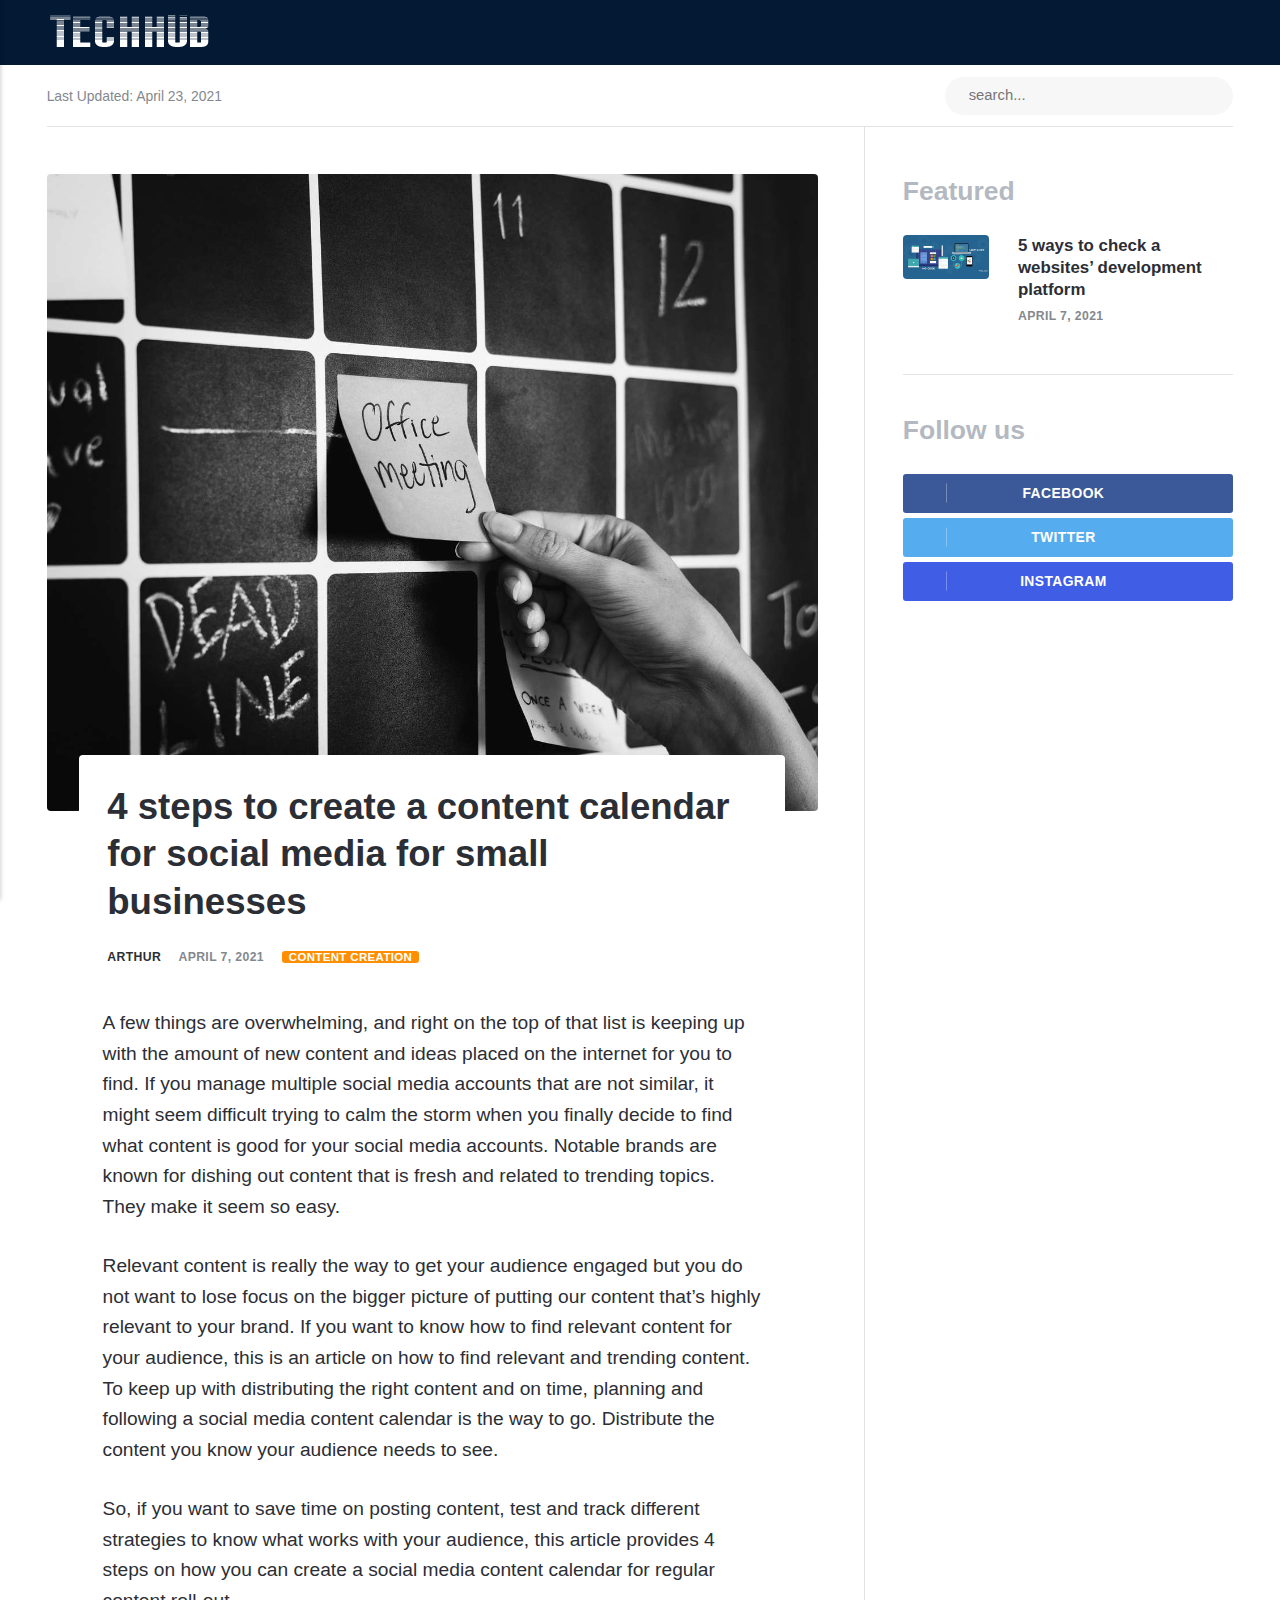
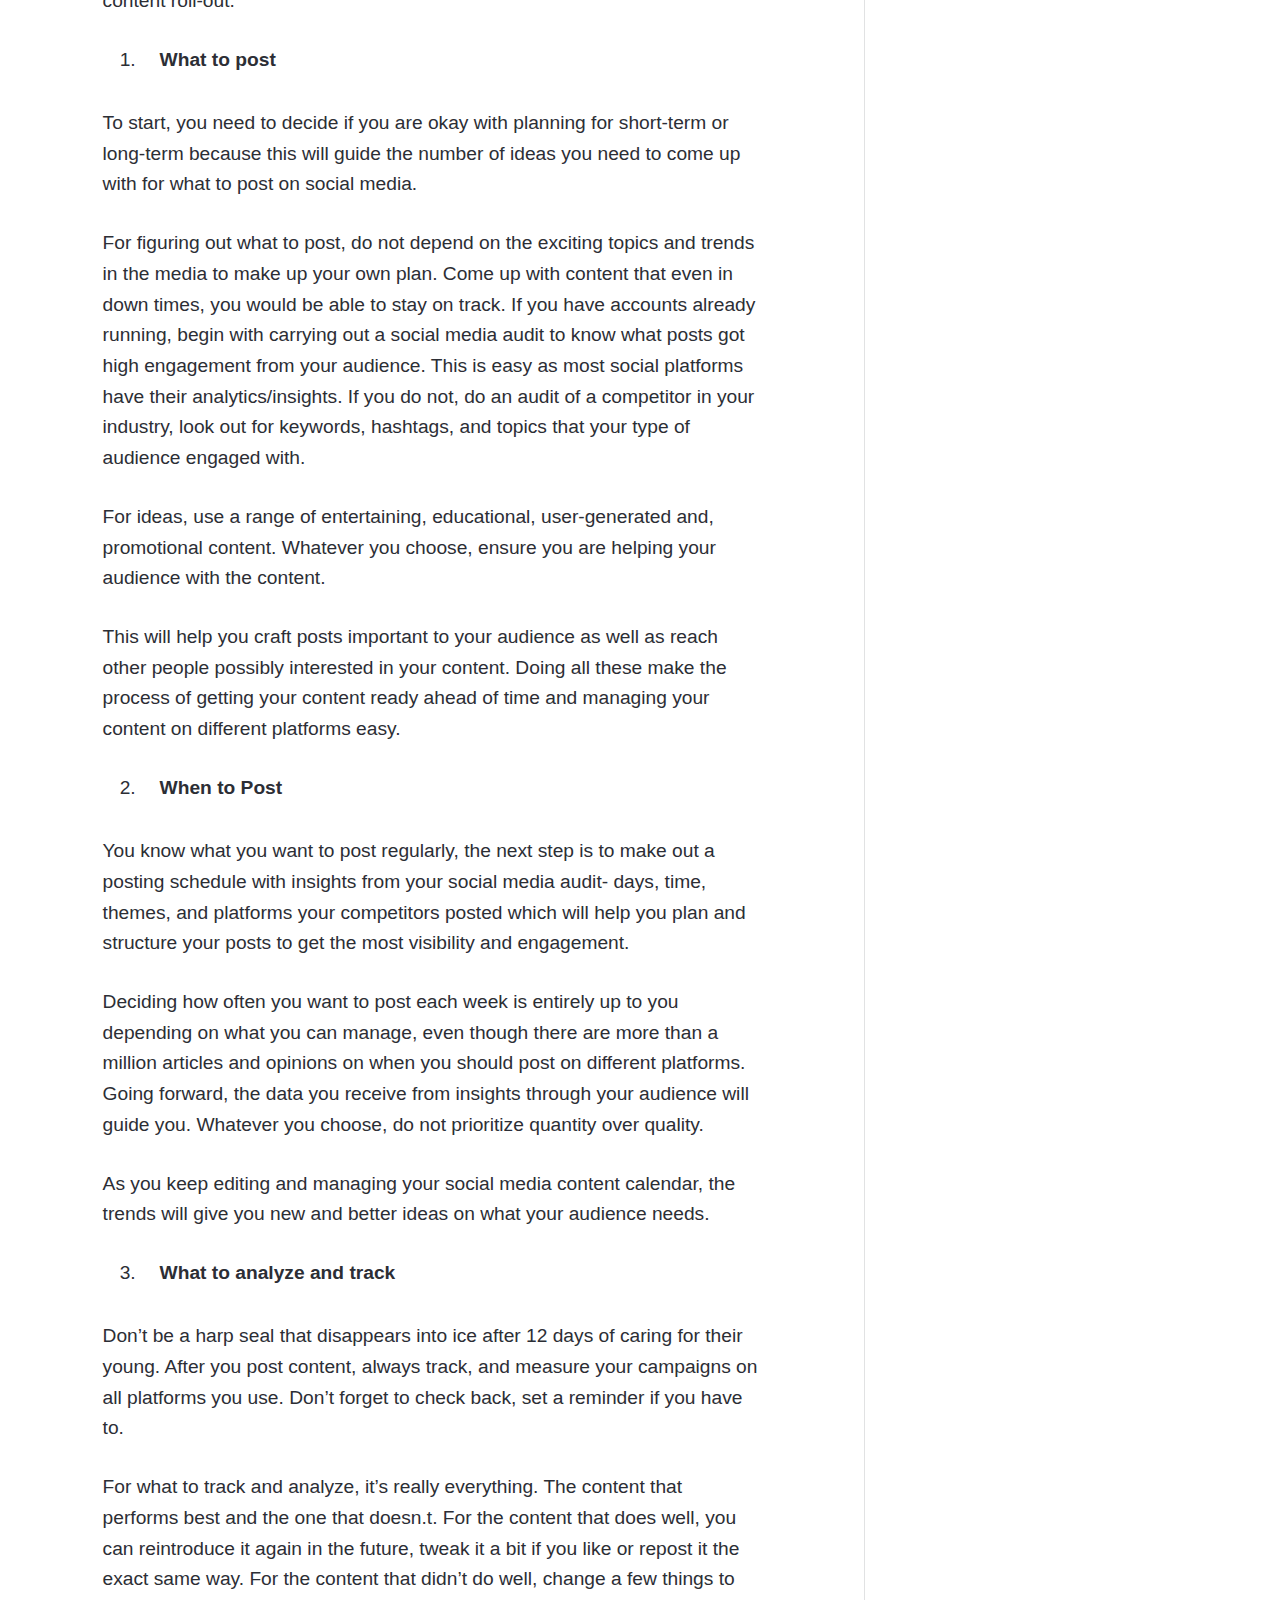
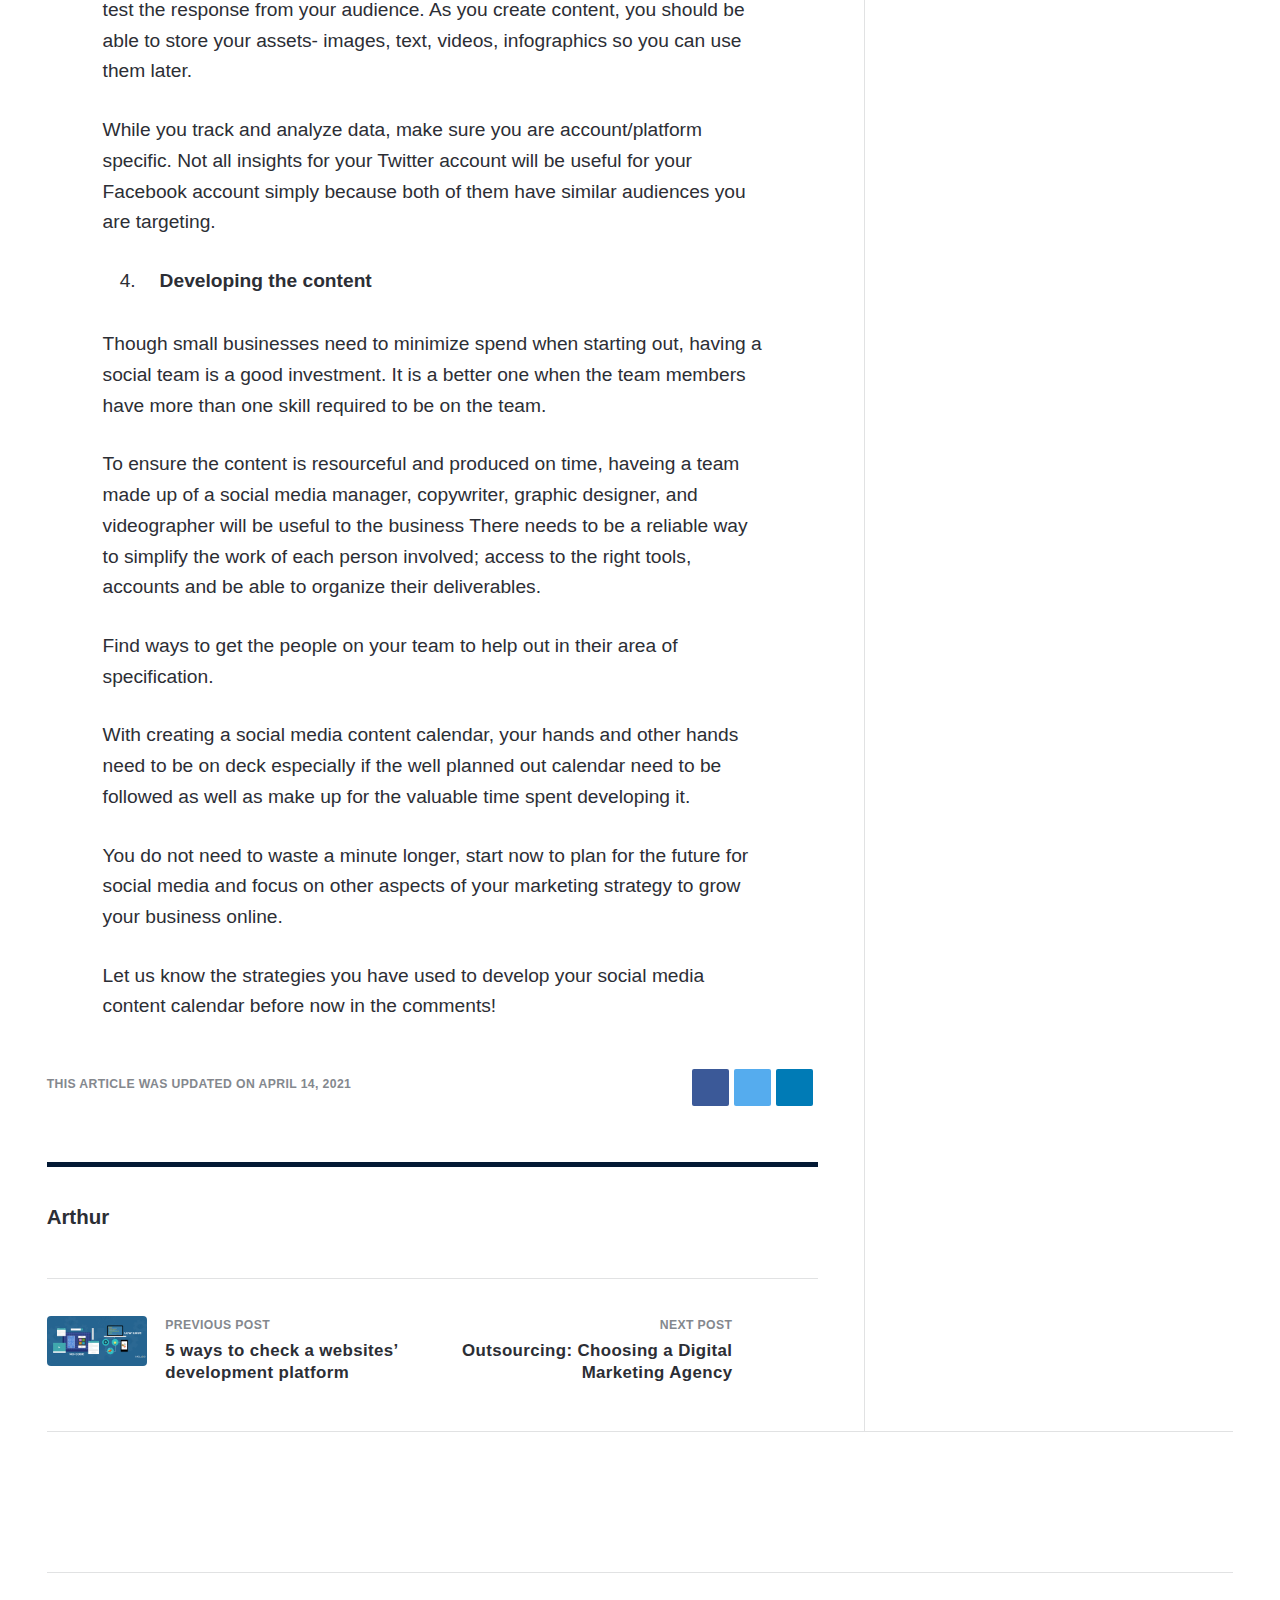
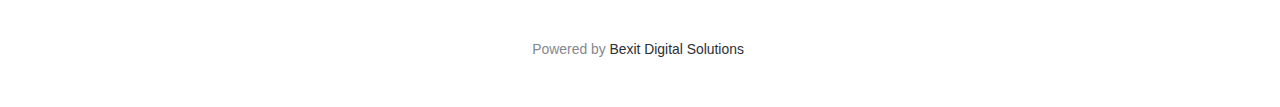
==== blue-dot-raises-dollar32m-for-ai-that-helps-businesses-manage-their-tax-accounting/index.html @ a22c1cbc "Updated from Publii" ====
<!DOCTYPE html><html lang="en"><head><meta charset="utf-8"><meta http-equiv="X-UA-Compatible" content="IE=edge"><meta name="viewport" content="width=device-width,initial-scale=1"><title>4 steps to create a content calendar for social media for small businesses - Techhub</title><meta name="description" content="A few things are overwhelming, and right on the top of that list is keeping up with the amount of new content and ideas placed on the internet for you to find. If you manage multiple social media accounts that are not similar, it might&hellip;"><meta name="generator" content="Publii Open-Source CMS for Static Site"><link rel="canonical" href="https://md-x.github.io/Blog-pages/blue-dot-raises-dollar32m-for-ai-that-helps-businesses-manage-their-tax-accounting/"><link rel="alternate" type="application/atom+xml" href="https://md-x.github.io/Blog-pages/feed.xml"><link rel="alternate" type="application/json" href="https://md-x.github.io/Blog-pages/feed.json"><meta property="og:title" content="4 steps to create a content calendar for social media for small businesses"><meta property="og:image" content="https://md-x.github.io/Blog-pages/media/posts/3/closeup-hand-pulling-sticky-note.jpg"><meta property="og:site_name" content="Techhub"><meta property="og:description" content="A few things are overwhelming, and right on the top of that list is keeping up with the amount of new content and ideas placed on the internet for you to find. If you manage multiple social media accounts that are not similar, it might&hellip;"><meta property="og:url" content="https://md-x.github.io/Blog-pages/blue-dot-raises-dollar32m-for-ai-that-helps-businesses-manage-their-tax-accounting/"><meta property="og:type" content="article"><link rel="shortcut icon" href="https://md-x.github.io/Blog-pages/media/website/Artboard-8.png" type="image/x-icon"><style>:root{--body-font:-apple-system,BlinkMacSystemFont,"Segoe UI",Roboto,Oxygen,Ubuntu,Cantarell,"Fira Sans","Droid Sans","Helvetica Neue",Arial,sans-serif,"Apple Color Emoji","Segoe UI Emoji","Segoe UI Symbol";--heading-font:var(--body-font);--post-entry-font:var(--body-font);--logo-font:var(--body-font);--menu-font:var(--body-font)}</style><link rel="stylesheet" href="https://md-x.github.io/Blog-pages/assets/css/style.css?v=61a31376a10f6f61aa3169909b718af6"><script type="application/ld+json">{"@context":"http://schema.org","@type":"Article","mainEntityOfPage":{"@type":"WebPage","@id":"https://md-x.github.io/Blog-pages/blue-dot-raises-dollar32m-for-ai-that-helps-businesses-manage-their-tax-accounting/"},"headline":"4 steps to create a content calendar for social media for small businesses","datePublished":"2021-04-07T12:31","dateModified":"2021-04-14T16:23","image":{"@type":"ImageObject","url":"https://md-x.github.io/Blog-pages/media/posts/3/closeup-hand-pulling-sticky-note.jpg","height":4010,"width":4857},"description":"A few things are overwhelming, and right on the top of that list is keeping up with the amount of new content and ideas placed on the internet for you to find. If you manage multiple social media accounts that are not similar, it might&hellip;","author":{"@type":"Person","name":"Arthur"},"publisher":{"@type":"Organization","name":"Arthur","logo":{"@type":"ImageObject","url":"https://md-x.github.io/Blog-pages/media/website/Artboard-3-2.png","height":47,"width":168}}}</script></head><body><header class="topbar" id="js-header"><div class="topbar__inner"><a class="logo" href="https://md-x.github.io/Blog-pages/"><img src="https://md-x.github.io/Blog-pages/media/website/Artboard-3-2.png" alt="Techhub"></a><nav class="navbar"><button class="navbar__toggle" aria-label="Menu" aria-haspopup="true" aria-expanded="false"><span class="navbar__toggle-box"><span class="navbar__toggle-inner">Menu</span></span></button><ul class="navbar__menu"></ul></nav></div></header><div class="content"><div class="infobar"><div class="infobar__update">Last Updated: <time datetime="2021-04-23T13:49">April 23, 2021</time></div><div class="infobar__search"><form action="https://md-x.github.io/Blog-pages/search.html"><input type="search" name="q" placeholder="search..." aria-label="Search input"> <button type="submit" aria-label="Submit"><svg role="presentation" focusable="false" width="15px" height="14px"><use xlink:href="https://md-x.github.io/Blog-pages/assets/svg/svg-map.svg#search"/></svg></button></form></div></div><main class="main"><article class="post"><figure class="post__featured-image"><img src="https://md-x.github.io/Blog-pages/media/posts/3/closeup-hand-pulling-sticky-note.jpg" srcset="https://md-x.github.io/Blog-pages/media/posts/3/responsive/closeup-hand-pulling-sticky-note-xs.jpg 300w, https://md-x.github.io/Blog-pages/media/posts/3/responsive/closeup-hand-pulling-sticky-note-sm.jpg 480w, https://md-x.github.io/Blog-pages/media/posts/3/responsive/closeup-hand-pulling-sticky-note-md.jpg 768w, https://md-x.github.io/Blog-pages/media/posts/3/responsive/closeup-hand-pulling-sticky-note-lg.jpg 1024w, https://md-x.github.io/Blog-pages/media/posts/3/responsive/closeup-hand-pulling-sticky-note-xl.jpg 1360w, https://md-x.github.io/Blog-pages/media/posts/3/responsive/closeup-hand-pulling-sticky-note-2xl.jpg 1600w" sizes="(max-width: 1600px) 100vw, 1600px" loading="eager" height="4010" width="4857" alt=""></figure><header class="u-header post__header"><h1>4 steps to create a content calendar for social media for small businesses</h1><div class="u-header__meta u-small"><div><a href="https://md-x.github.io/Blog-pages/authors/arthur/" title="Arthur">Arthur</a> <time datetime="2021-04-07T12:31">April 7, 2021 </time><a href="https://md-x.github.io/Blog-pages/tags/content-creation/" class="u-tag u-tag--1">Content creation</a></div></div></header><div class="post__entry u-inner"><p>A few things are overwhelming, and right on the top of that list is keeping up with the amount of new content and ideas placed on the internet for you to find. If you manage multiple social media accounts that are not similar, it might seem difficult trying to calm the storm when you finally decide to find what content is good for your social media accounts. Notable brands are known for dishing out content that is fresh and related to trending topics. They make it seem so easy.</p><p>Relevant content is really the way to get your audience engaged but you do not want to lose focus on the bigger picture of putting our content that’s highly relevant to your brand. If you want to know how to find relevant content for your audience, this is an article on how to find relevant and trending content. To keep up with distributing the right content and on time, planning and following a social media content calendar is the way to go. Distribute the content you know your audience needs to see.</p><p>So, if you want to save time on posting content, test and track different strategies to know what works with your audience, this article provides 4 steps on how you can create a social media content calendar for regular content roll-out.</p><ol><li><strong>What to post</strong></li></ol><p>To start, you need to decide if you are okay with planning for short-term or long-term because this will guide the number of ideas you need to come up with for what to post on social media.</p><p>For figuring out what to post, do not depend on the exciting topics and trends in the media to make up your own plan. Come up with content that even in down times, you would be able to stay on track. If you have accounts already running, begin with carrying out a social media audit to know what posts got high engagement from your audience. This is easy as most social platforms have their analytics/insights. If you do not, do an audit of a competitor in your industry, look out for keywords, hashtags, and topics that your type of audience engaged with.</p><p>For ideas, use a range of entertaining, educational, user-generated and, promotional content. Whatever you choose, ensure you are helping your audience with the content.</p><p>This will help you craft posts important to your audience as well as reach other people possibly interested in your content. Doing all these make the process of getting your content ready ahead of time and managing your content on different platforms easy.</p><ol start="2"><li><strong>When to Post</strong></li></ol><p>You know what you want to post regularly, the next step is to make out a posting schedule with insights from your social media audit- days, time, themes, and platforms your competitors posted which will help you plan and structure your posts to get the most visibility and engagement.</p><p>Deciding how often you want to post each week is entirely up to you depending on what you can manage, even though there are more than a million articles and opinions on when you should post on different platforms. Going forward, the data you receive from insights through your audience will guide you. Whatever you choose, do not prioritize quantity over quality.</p><p>As you keep editing and managing your social media content calendar, the trends will give you new and better ideas on what your audience needs.</p><ol start="3"><li><strong>What to analyze and track</strong></li></ol><p>Don’t be a harp seal that disappears into ice after 12 days of caring for their young. After you post content, always track, and measure your campaigns on all platforms you use. Don’t forget to check back, set a reminder if you have to.</p><p>For what to track and analyze, it’s really everything. The content that performs best and the one that doesn.t. For the content that does well, you can reintroduce it again in the future, tweak it a bit if you like or repost it the exact same way. For the content that didn’t do well, change a few things to test the response from your audience. As you create content, you should be able to store your assets- images, text, videos, infographics so you can use them later.</p><p>While you track and analyze data, make sure you are account/platform specific. Not all insights for your Twitter account will be useful for your Facebook account simply because both of them have similar audiences you are targeting.</p><ol start="4"><li><strong>Developing the content</strong></li></ol><p>Though small businesses need to minimize spend when starting out, having a social team is a good investment. It is a better one when the team members have more than one skill required to be on the team.</p><p>To ensure the content is resourceful and produced on time, haveing a team made up of a social media manager, copywriter, graphic designer, and videographer will be useful to the business There needs to be a reliable way to simplify the work of each person involved; access to the right tools, accounts and be able to organize their deliverables.</p><p>Find ways to get the people on your team to help out in their area of specification.</p><p>With creating a social media content calendar, your hands and other hands need to be on deck especially if the well planned out calendar need to be followed as well as make up for the valuable time spent developing it.</p><p>You do not need to waste a minute longer, start now to plan for the future for social media and focus on other aspects of your marketing strategy to grow your business online.</p><p>Let us know the strategies you have used to develop your social media content calendar before now in the comments!</p></div><aside class="post__aside"><div class="post__last-updated u-small">This article was updated on April 14, 2021</div><div class="post__share"><a href="https://www.facebook.com/sharer/sharer.php?u=https%3A%2F%2Fmd-x.github.io%2FBlog-pages%2Fblue-dot-raises-dollar32m-for-ai-that-helps-businesses-manage-their-tax-accounting%2F" class="js-share facebook" title="Share with Facebook" rel="nofollow noopener noreferrer" aria-label="Share with Facebook"><svg class="u-icon"><use xlink:href="https://md-x.github.io/Blog-pages/assets/svg/svg-map.svg#facebook"/></svg> </a><a href="https://twitter.com/share?url=https%3A%2F%2Fmd-x.github.io%2FBlog-pages%2Fblue-dot-raises-dollar32m-for-ai-that-helps-businesses-manage-their-tax-accounting%2F&amp;via=https%3A%2F%2Ftwitter.com%2FBexITSolutions&amp;text=4%20steps%20to%20create%20a%20content%20calendar%20for%20social%20media%20for%20small%20businesses" class="js-share twitter" title="Share with Twitter" rel="nofollow noopener noreferrer" aria-label="Share with Twitter"><svg class="u-icon"><use xlink:href="https://md-x.github.io/Blog-pages/assets/svg/svg-map.svg#twitter"/></svg> </a><a href="http://www.linkedin.com/shareArticle?url=https%3A%2F%2Fmd-x.github.io%2FBlog-pages%2Fblue-dot-raises-dollar32m-for-ai-that-helps-businesses-manage-their-tax-accounting%2F&amp;title=4%20steps%20to%20create%20a%20content%20calendar%20for%20social%20media%20for%20small%20businesses" class="js-share linkedin" title="Share with LinkedIn" rel="nofollow noopener noreferrer" aria-label="Share with LinkedIn"><svg class="u-icon"><use xlink:href="https://md-x.github.io/Blog-pages/assets/svg/svg-map.svg#linkedin"/></svg></a></div></aside><footer class="post__footer"><div class="post__bio box"><div><h4 class="h6"><a href="https://md-x.github.io/Blog-pages/authors/arthur/" title="Arthur">Arthur</a></h4></div></div><nav class="post__nav box"><div class="post__nav__prev"><a href="https://md-x.github.io/Blog-pages/lawmakers-press-instagram-for-details-on-its-plans-for-kids/" class="post__nav__link" rel="prev"><img src="https://md-x.github.io/Blog-pages/media/posts/2/responsive/Decoding-No-Code-App-Development-What-to-Expect-From-Disruptive-No-Code-and-Low-Code-Platforms-xs.png" loading="lazy" alt="cover page"><div class="u-small">Previous Post<h5>5 ways to check a websites’ development platform</h5></div></a></div><div class="post__nav__next"><a href="https://md-x.github.io/Blog-pages/outsourcing-choosing-a-digital-marketing-agency/" class="post__nav__link" rel="next"><div class="u-small">Next Post<h5>Outsourcing: Choosing a Digital Marketing Agency</h5></div><img src="https://md-x.github.io/Blog-pages/media/posts/4/responsive/choice-xs.jpg" loading="lazy" alt="Choosing a Digital Marketing Agency"></a></div></nav></footer></article></main><div class="sidebar"><section class="box featured"><h3 class="box__title">Featured</h3><ul class="featured__container"><li class="featured__item"><a href="https://md-x.github.io/Blog-pages/lawmakers-press-instagram-for-details-on-its-plans-for-kids/" class="featured__image-link"><img src="https://md-x.github.io/Blog-pages/media/posts/2/responsive/Decoding-No-Code-App-Development-What-to-Expect-From-Disruptive-No-Code-and-Low-Code-Platforms-xs.png" alt="cover page"></a><div><a href="https://md-x.github.io/Blog-pages/lawmakers-press-instagram-for-details-on-its-plans-for-kids/" class="featured__title">5 ways to check a websites’ development platform</a> <time class="u-small" datetime="2021-04-07T12:29">April 7, 2021</time></div></li></ul></section><section class="box"><h3 class="box__title">Follow us</h3><div class="follow"><a href="https://web.facebook.com/BexITSolutions/" class="facebook" aria-label="Facebook"><svg class="u-icon"><use xlink:href="https://md-x.github.io/Blog-pages/assets/svg/svg-map.svg#facebook"/></svg> Facebook </a><a href="https://twitter.com/BexITSolutions" class="twitter" aria-label="Twitter"><svg class="u-icon"><use xlink:href="https://md-x.github.io/Blog-pages/assets/svg/svg-map.svg#twitter"/></svg> Twitter </a><a href="https://www.instagram.com/bexitsolutions/" class="instagram" aria-label="Instagram"><svg class="u-icon"><use xlink:href="https://md-x.github.io/Blog-pages/assets/svg/svg-map.svg#instagram"/></svg> Instagram</a></div></section></div><footer class="footer"><a class="footer__logo" href="https://md-x.github.io/Blog-pages/"><img src="https://md-x.github.io/Blog-pages/media/website/Artboard-3-2.png" alt="Techhub"></a><nav><ul class="footer__nav"></ul></nav><div class="footer__copyright"><p>Powered by <a href="https://www.bexit.com.ng" target="_blank" rel="noopener">Bexit Digital Solutions </a></p></div></footer></div><script>window.publiiThemeMenuConfig = {    
        mobileMenuMode: 'sidebar',
        animationSpeed: 300,
        submenuWidth: 'auto',
        doubleClickTime: 500,
        mobileMenuExpandableSubmenus: true, 
        relatedContainerForOverlayMenuSelector: '.navbar',
   };</script><script defer="defer" src="https://md-x.github.io/Blog-pages/assets/js/scripts.min.js?v=3dc768003cc6d66c9e7bf0904e71d3e8"></script><script>var images = document.querySelectorAll('img[loading]');

      for (var i = 0; i < images.length; i++) {
         if (images[i].complete) {
               images[i].classList.add('is-loaded');
         } else {
               images[i].addEventListener('load', function () {
                  this.classList.add('is-loaded');
               }, false);
         }
      }</script></body></html>
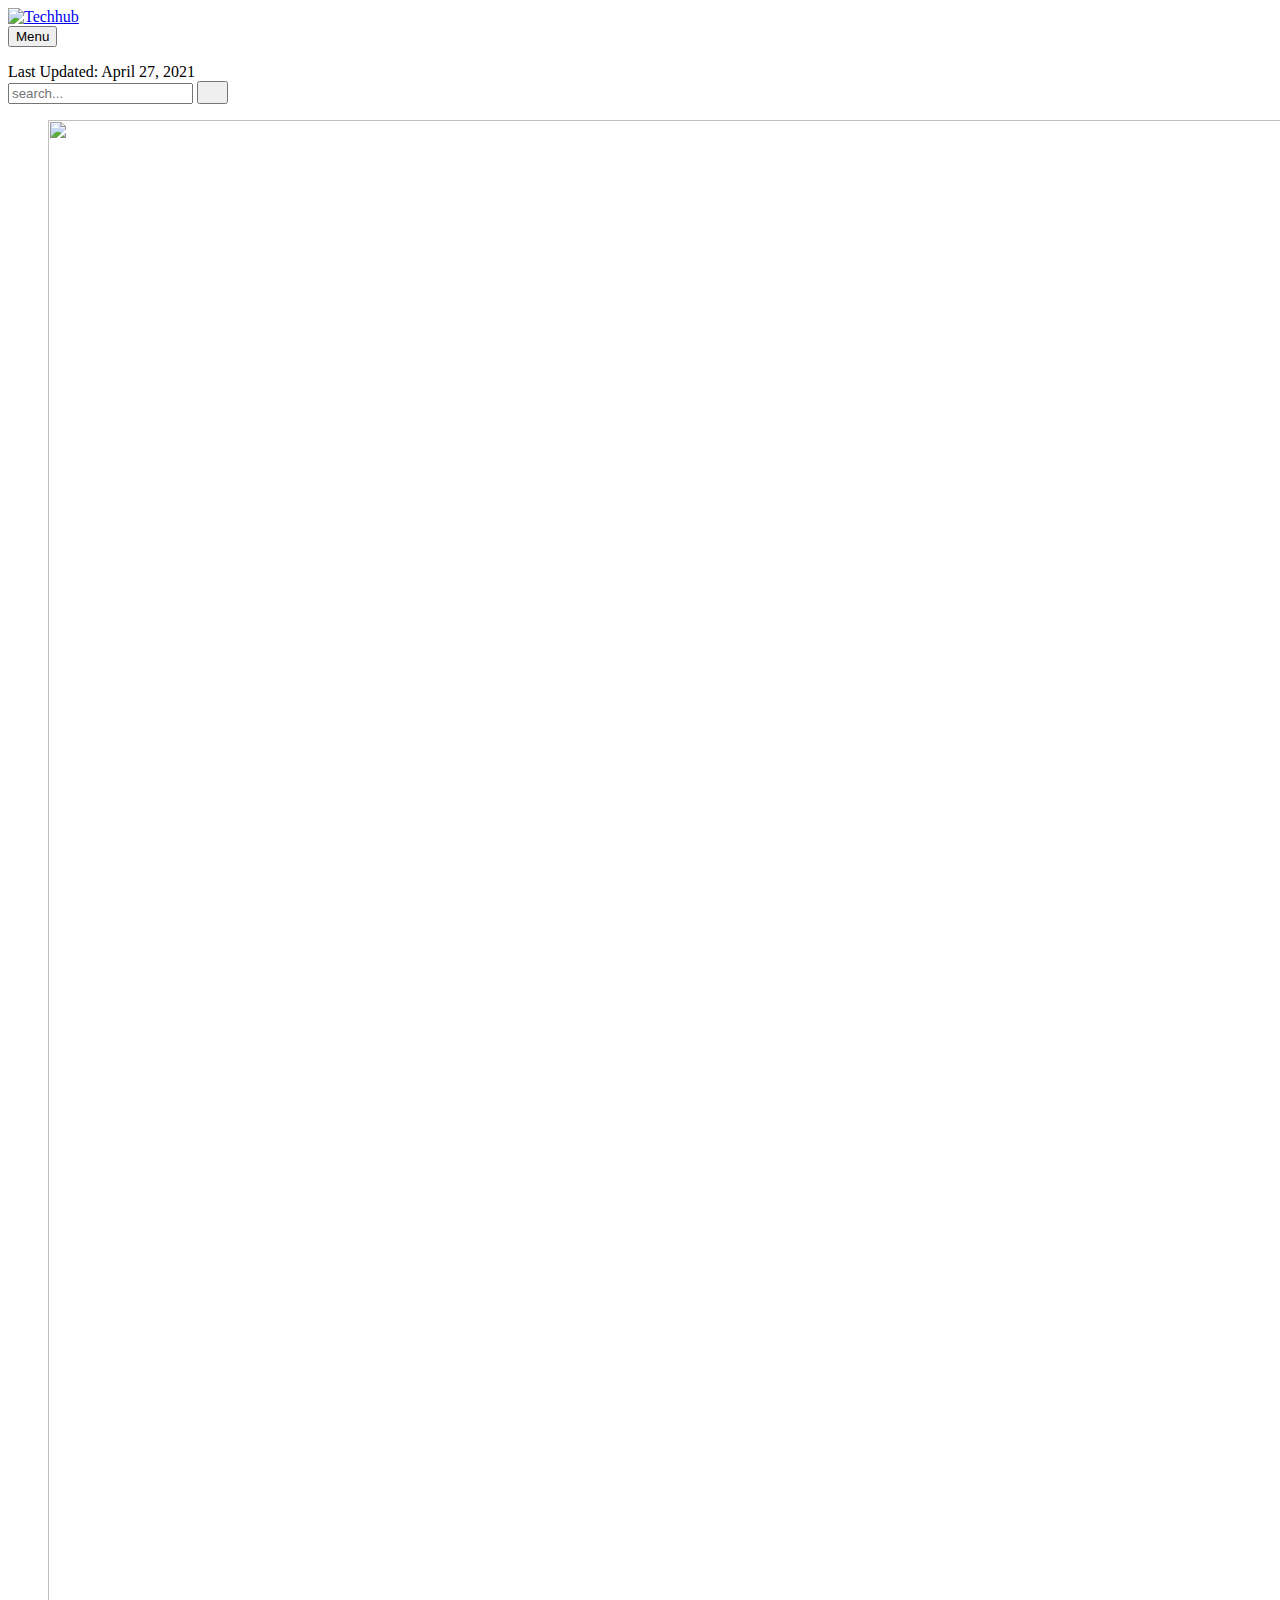
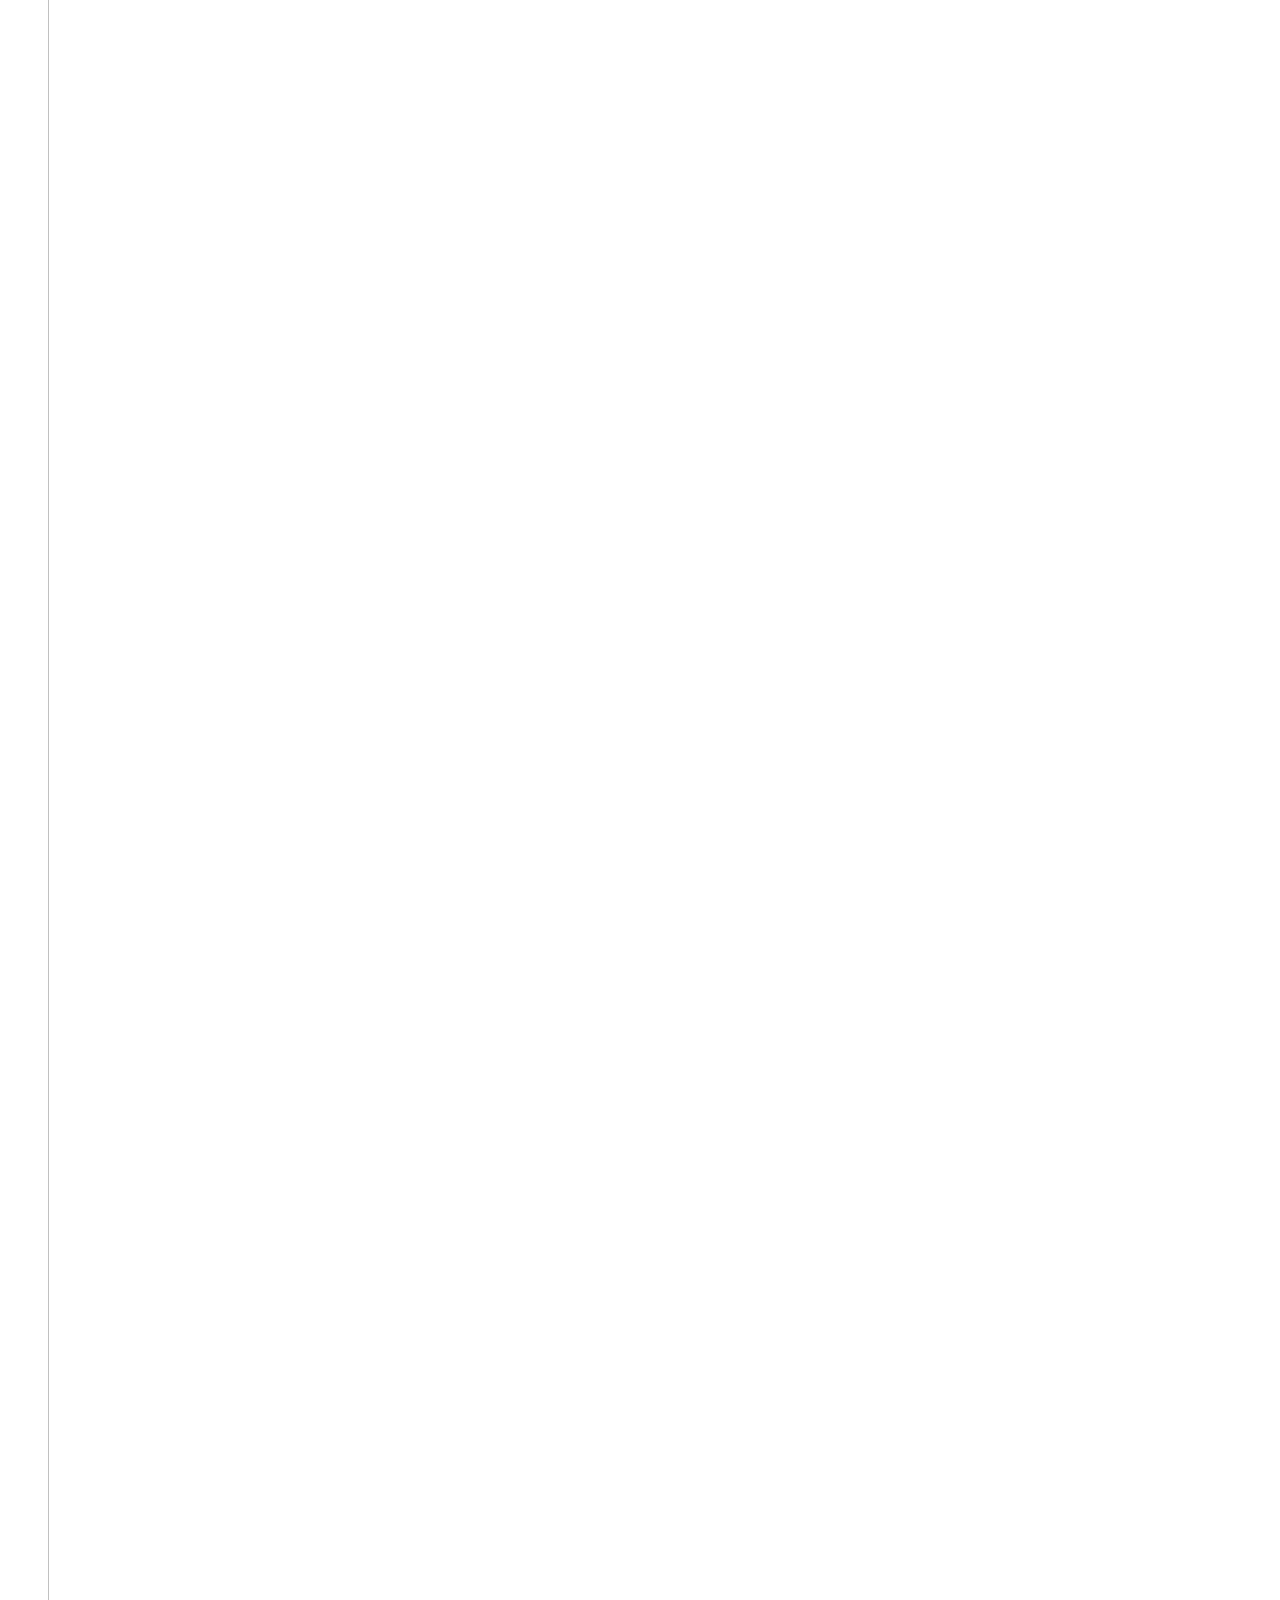
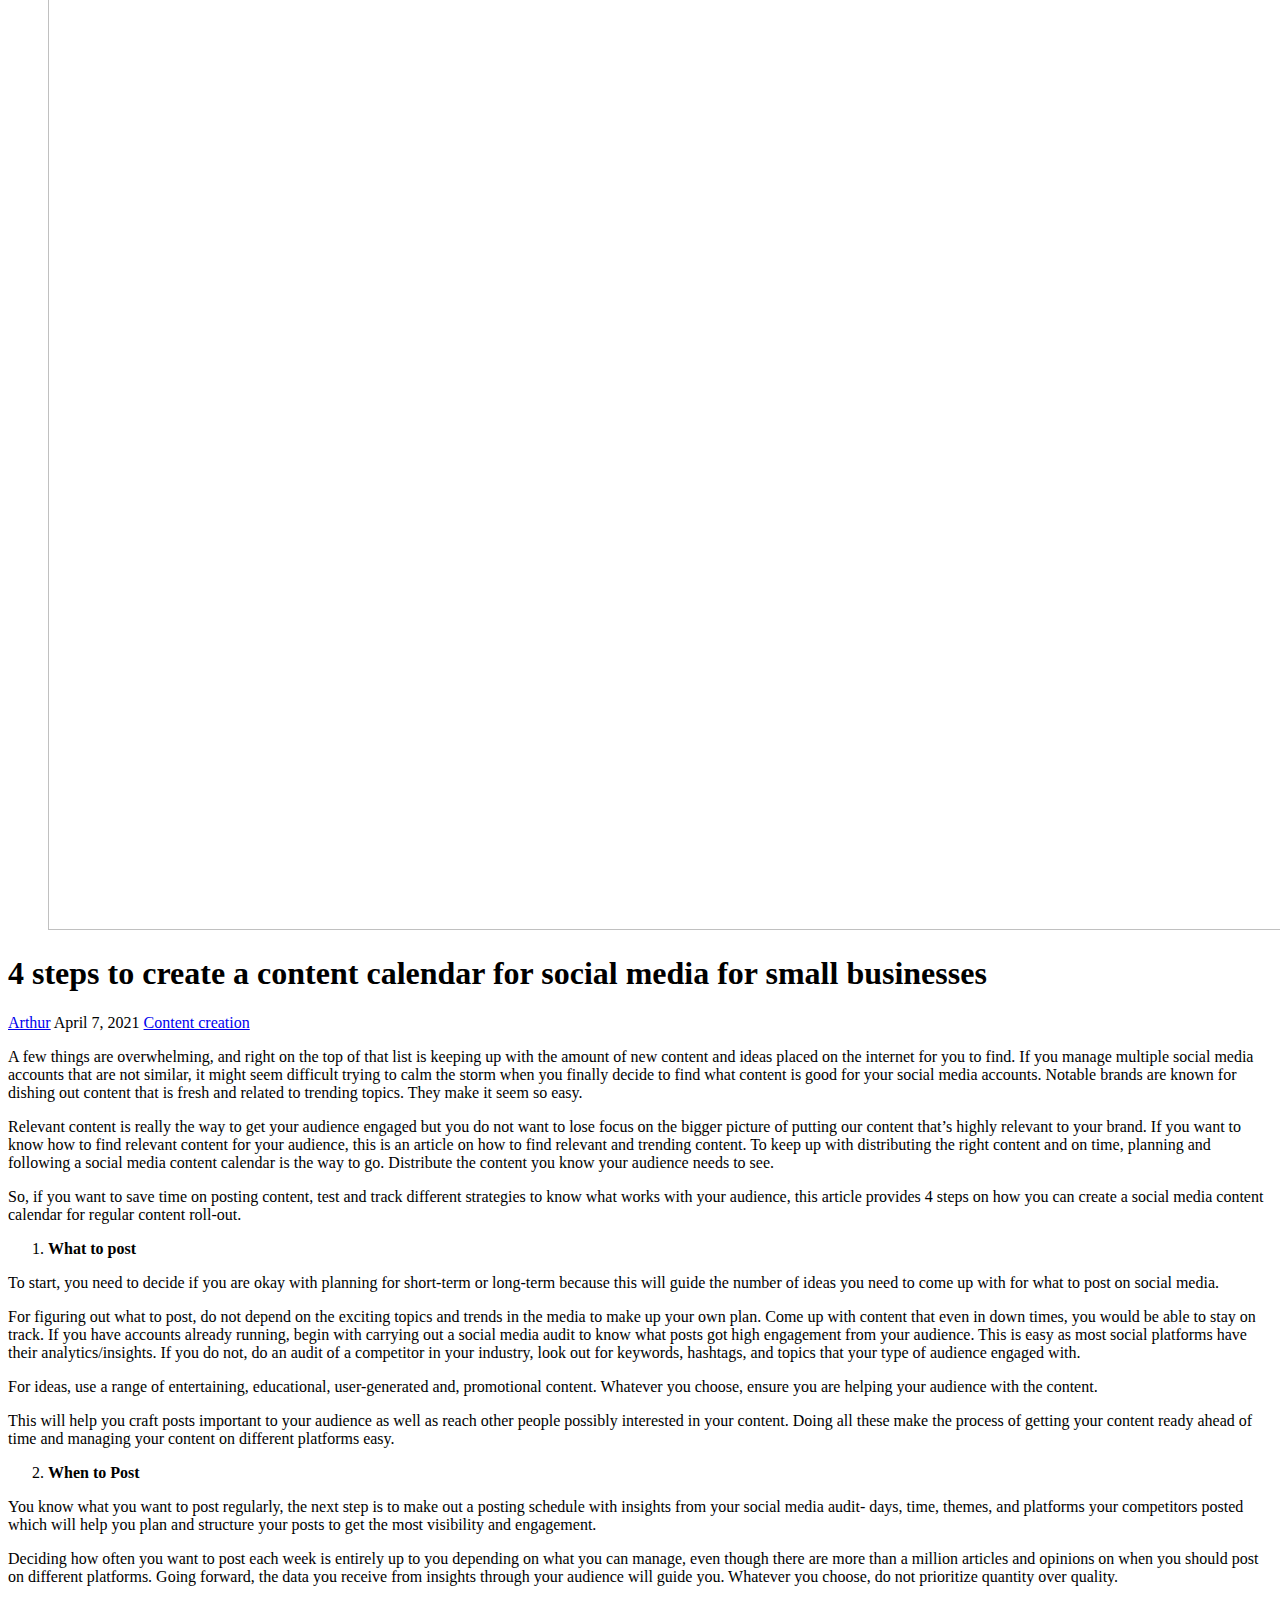
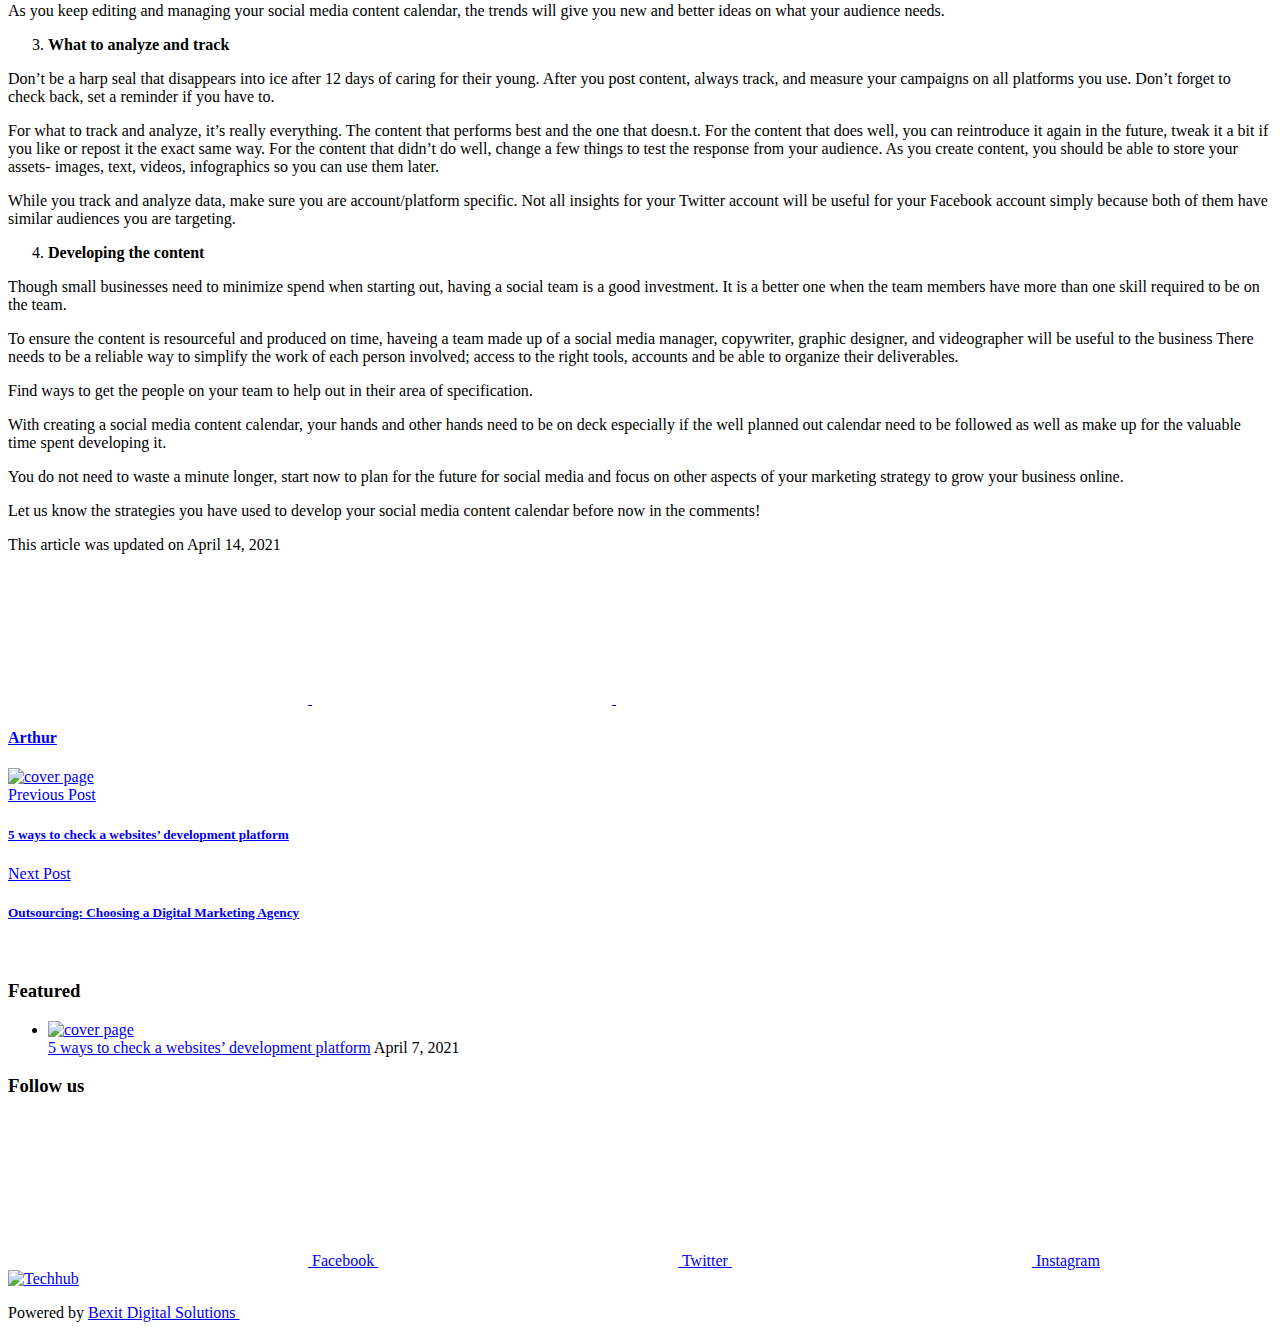
==== commit 3f0d3dc4: "Updated from Publii" ====
--- a/blue-dot-raises-dollar32m-for-ai-that-helps-businesses-manage-their-tax-accounting/index.html
+++ b/blue-dot-raises-dollar32m-for-ai-that-helps-businesses-manage-their-tax-accounting/index.html
@@ -1,11 +1,11 @@
-<!DOCTYPE html><html lang="en"><head><meta charset="utf-8"><meta http-equiv="X-UA-Compatible" content="IE=edge"><meta name="viewport" content="width=device-width,initial-scale=1"><title>4 steps to create a content calendar for social media for small businesses - Techhub</title><meta name="description" content="A few things are overwhelming, and right on the top of that list is keeping up with the amount of new content and ideas placed on the internet for you to find. If you manage multiple social media accounts that are not similar, it might&hellip;"><meta name="generator" content="Publii Open-Source CMS for Static Site"><link rel="canonical" href="https://md-x.github.io/Blog-pages/blue-dot-raises-dollar32m-for-ai-that-helps-businesses-manage-their-tax-accounting/"><link rel="alternate" type="application/atom+xml" href="https://md-x.github.io/Blog-pages/feed.xml"><link rel="alternate" type="application/json" href="https://md-x.github.io/Blog-pages/feed.json"><meta property="og:title" content="4 steps to create a content calendar for social media for small businesses"><meta property="og:image" content="https://md-x.github.io/Blog-pages/media/posts/3/closeup-hand-pulling-sticky-note.jpg"><meta property="og:site_name" content="Techhub"><meta property="og:description" content="A few things are overwhelming, and right on the top of that list is keeping up with the amount of new content and ideas placed on the internet for you to find. If you manage multiple social media accounts that are not similar, it might&hellip;"><meta property="og:url" content="https://md-x.github.io/Blog-pages/blue-dot-raises-dollar32m-for-ai-that-helps-businesses-manage-their-tax-accounting/"><meta property="og:type" content="article"><link rel="shortcut icon" href="https://md-x.github.io/Blog-pages/media/website/Artboard-8.png" type="image/x-icon"><style>:root{--body-font:-apple-system,BlinkMacSystemFont,"Segoe UI",Roboto,Oxygen,Ubuntu,Cantarell,"Fira Sans","Droid Sans","Helvetica Neue",Arial,sans-serif,"Apple Color Emoji","Segoe UI Emoji","Segoe UI Symbol";--heading-font:var(--body-font);--post-entry-font:var(--body-font);--logo-font:var(--body-font);--menu-font:var(--body-font)}</style><link rel="stylesheet" href="https://md-x.github.io/Blog-pages/assets/css/style.css?v=61a31376a10f6f61aa3169909b718af6"><script type="application/ld+json">{"@context":"http://schema.org","@type":"Article","mainEntityOfPage":{"@type":"WebPage","@id":"https://md-x.github.io/Blog-pages/blue-dot-raises-dollar32m-for-ai-that-helps-businesses-manage-their-tax-accounting/"},"headline":"4 steps to create a content calendar for social media for small businesses","datePublished":"2021-04-07T12:31","dateModified":"2021-04-14T16:23","image":{"@type":"ImageObject","url":"https://md-x.github.io/Blog-pages/media/posts/3/closeup-hand-pulling-sticky-note.jpg","height":4010,"width":4857},"description":"A few things are overwhelming, and right on the top of that list is keeping up with the amount of new content and ideas placed on the internet for you to find. If you manage multiple social media accounts that are not similar, it might&hellip;","author":{"@type":"Person","name":"Arthur"},"publisher":{"@type":"Organization","name":"Arthur","logo":{"@type":"ImageObject","url":"https://md-x.github.io/Blog-pages/media/website/Artboard-3-2.png","height":47,"width":168}}}</script></head><body><header class="topbar" id="js-header"><div class="topbar__inner"><a class="logo" href="https://md-x.github.io/Blog-pages/"><img src="https://md-x.github.io/Blog-pages/media/website/Artboard-3-2.png" alt="Techhub"></a><nav class="navbar"><button class="navbar__toggle" aria-label="Menu" aria-haspopup="true" aria-expanded="false"><span class="navbar__toggle-box"><span class="navbar__toggle-inner">Menu</span></span></button><ul class="navbar__menu"></ul></nav></div></header><div class="content"><div class="infobar"><div class="infobar__update">Last Updated: <time datetime="2021-04-23T13:49">April 23, 2021</time></div><div class="infobar__search"><form action="https://md-x.github.io/Blog-pages/search.html"><input type="search" name="q" placeholder="search..." aria-label="Search input"> <button type="submit" aria-label="Submit"><svg role="presentation" focusable="false" width="15px" height="14px"><use xlink:href="https://md-x.github.io/Blog-pages/assets/svg/svg-map.svg#search"/></svg></button></form></div></div><main class="main"><article class="post"><figure class="post__featured-image"><img src="https://md-x.github.io/Blog-pages/media/posts/3/closeup-hand-pulling-sticky-note.jpg" srcset="https://md-x.github.io/Blog-pages/media/posts/3/responsive/closeup-hand-pulling-sticky-note-xs.jpg 300w, https://md-x.github.io/Blog-pages/media/posts/3/responsive/closeup-hand-pulling-sticky-note-sm.jpg 480w, https://md-x.github.io/Blog-pages/media/posts/3/responsive/closeup-hand-pulling-sticky-note-md.jpg 768w, https://md-x.github.io/Blog-pages/media/posts/3/responsive/closeup-hand-pulling-sticky-note-lg.jpg 1024w, https://md-x.github.io/Blog-pages/media/posts/3/responsive/closeup-hand-pulling-sticky-note-xl.jpg 1360w, https://md-x.github.io/Blog-pages/media/posts/3/responsive/closeup-hand-pulling-sticky-note-2xl.jpg 1600w" sizes="(max-width: 1600px) 100vw, 1600px" loading="eager" height="4010" width="4857" alt=""></figure><header class="u-header post__header"><h1>4 steps to create a content calendar for social media for small businesses</h1><div class="u-header__meta u-small"><div><a href="https://md-x.github.io/Blog-pages/authors/arthur/" title="Arthur">Arthur</a> <time datetime="2021-04-07T12:31">April 7, 2021 </time><a href="https://md-x.github.io/Blog-pages/tags/content-creation/" class="u-tag u-tag--1">Content creation</a></div></div></header><div class="post__entry u-inner"><p>A few things are overwhelming, and right on the top of that list is keeping up with the amount of new content and ideas placed on the internet for you to find. If you manage multiple social media accounts that are not similar, it might seem difficult trying to calm the storm when you finally decide to find what content is good for your social media accounts. Notable brands are known for dishing out content that is fresh and related to trending topics. They make it seem so easy.</p><p>Relevant content is really the way to get your audience engaged but you do not want to lose focus on the bigger picture of putting our content that’s highly relevant to your brand. If you want to know how to find relevant content for your audience, this is an article on how to find relevant and trending content. To keep up with distributing the right content and on time, planning and following a social media content calendar is the way to go. Distribute the content you know your audience needs to see.</p><p>So, if you want to save time on posting content, test and track different strategies to know what works with your audience, this article provides 4 steps on how you can create a social media content calendar for regular content roll-out.</p><ol><li><strong>What to post</strong></li></ol><p>To start, you need to decide if you are okay with planning for short-term or long-term because this will guide the number of ideas you need to come up with for what to post on social media.</p><p>For figuring out what to post, do not depend on the exciting topics and trends in the media to make up your own plan. Come up with content that even in down times, you would be able to stay on track. If you have accounts already running, begin with carrying out a social media audit to know what posts got high engagement from your audience. This is easy as most social platforms have their analytics/insights. If you do not, do an audit of a competitor in your industry, look out for keywords, hashtags, and topics that your type of audience engaged with.</p><p>For ideas, use a range of entertaining, educational, user-generated and, promotional content. Whatever you choose, ensure you are helping your audience with the content.</p><p>This will help you craft posts important to your audience as well as reach other people possibly interested in your content. Doing all these make the process of getting your content ready ahead of time and managing your content on different platforms easy.</p><ol start="2"><li><strong>When to Post</strong></li></ol><p>You know what you want to post regularly, the next step is to make out a posting schedule with insights from your social media audit- days, time, themes, and platforms your competitors posted which will help you plan and structure your posts to get the most visibility and engagement.</p><p>Deciding how often you want to post each week is entirely up to you depending on what you can manage, even though there are more than a million articles and opinions on when you should post on different platforms. Going forward, the data you receive from insights through your audience will guide you. Whatever you choose, do not prioritize quantity over quality.</p><p>As you keep editing and managing your social media content calendar, the trends will give you new and better ideas on what your audience needs.</p><ol start="3"><li><strong>What to analyze and track</strong></li></ol><p>Don’t be a harp seal that disappears into ice after 12 days of caring for their young. After you post content, always track, and measure your campaigns on all platforms you use. Don’t forget to check back, set a reminder if you have to.</p><p>For what to track and analyze, it’s really everything. The content that performs best and the one that doesn.t. For the content that does well, you can reintroduce it again in the future, tweak it a bit if you like or repost it the exact same way. For the content that didn’t do well, change a few things to test the response from your audience. As you create content, you should be able to store your assets- images, text, videos, infographics so you can use them later.</p><p>While you track and analyze data, make sure you are account/platform specific. Not all insights for your Twitter account will be useful for your Facebook account simply because both of them have similar audiences you are targeting.</p><ol start="4"><li><strong>Developing the content</strong></li></ol><p>Though small businesses need to minimize spend when starting out, having a social team is a good investment. It is a better one when the team members have more than one skill required to be on the team.</p><p>To ensure the content is resourceful and produced on time, haveing a team made up of a social media manager, copywriter, graphic designer, and videographer will be useful to the business There needs to be a reliable way to simplify the work of each person involved; access to the right tools, accounts and be able to organize their deliverables.</p><p>Find ways to get the people on your team to help out in their area of specification.</p><p>With creating a social media content calendar, your hands and other hands need to be on deck especially if the well planned out calendar need to be followed as well as make up for the valuable time spent developing it.</p><p>You do not need to waste a minute longer, start now to plan for the future for social media and focus on other aspects of your marketing strategy to grow your business online.</p><p>Let us know the strategies you have used to develop your social media content calendar before now in the comments!</p></div><aside class="post__aside"><div class="post__last-updated u-small">This article was updated on April 14, 2021</div><div class="post__share"><a href="https://www.facebook.com/sharer/sharer.php?u=https%3A%2F%2Fmd-x.github.io%2FBlog-pages%2Fblue-dot-raises-dollar32m-for-ai-that-helps-businesses-manage-their-tax-accounting%2F" class="js-share facebook" title="Share with Facebook" rel="nofollow noopener noreferrer" aria-label="Share with Facebook"><svg class="u-icon"><use xlink:href="https://md-x.github.io/Blog-pages/assets/svg/svg-map.svg#facebook"/></svg> </a><a href="https://twitter.com/share?url=https%3A%2F%2Fmd-x.github.io%2FBlog-pages%2Fblue-dot-raises-dollar32m-for-ai-that-helps-businesses-manage-their-tax-accounting%2F&amp;via=https%3A%2F%2Ftwitter.com%2FBexITSolutions&amp;text=4%20steps%20to%20create%20a%20content%20calendar%20for%20social%20media%20for%20small%20businesses" class="js-share twitter" title="Share with Twitter" rel="nofollow noopener noreferrer" aria-label="Share with Twitter"><svg class="u-icon"><use xlink:href="https://md-x.github.io/Blog-pages/assets/svg/svg-map.svg#twitter"/></svg> </a><a href="http://www.linkedin.com/shareArticle?url=https%3A%2F%2Fmd-x.github.io%2FBlog-pages%2Fblue-dot-raises-dollar32m-for-ai-that-helps-businesses-manage-their-tax-accounting%2F&amp;title=4%20steps%20to%20create%20a%20content%20calendar%20for%20social%20media%20for%20small%20businesses" class="js-share linkedin" title="Share with LinkedIn" rel="nofollow noopener noreferrer" aria-label="Share with LinkedIn"><svg class="u-icon"><use xlink:href="https://md-x.github.io/Blog-pages/assets/svg/svg-map.svg#linkedin"/></svg></a></div></aside><footer class="post__footer"><div class="post__bio box"><div><h4 class="h6"><a href="https://md-x.github.io/Blog-pages/authors/arthur/" title="Arthur">Arthur</a></h4></div></div><nav class="post__nav box"><div class="post__nav__prev"><a href="https://md-x.github.io/Blog-pages/lawmakers-press-instagram-for-details-on-its-plans-for-kids/" class="post__nav__link" rel="prev"><img src="https://md-x.github.io/Blog-pages/media/posts/2/responsive/Decoding-No-Code-App-Development-What-to-Expect-From-Disruptive-No-Code-and-Low-Code-Platforms-xs.png" loading="lazy" alt="cover page"><div class="u-small">Previous Post<h5>5 ways to check a websites’ development platform</h5></div></a></div><div class="post__nav__next"><a href="https://md-x.github.io/Blog-pages/outsourcing-choosing-a-digital-marketing-agency/" class="post__nav__link" rel="next"><div class="u-small">Next Post<h5>Outsourcing: Choosing a Digital Marketing Agency</h5></div><img src="https://md-x.github.io/Blog-pages/media/posts/4/responsive/choice-xs.jpg" loading="lazy" alt="Choosing a Digital Marketing Agency"></a></div></nav></footer></article></main><div class="sidebar"><section class="box featured"><h3 class="box__title">Featured</h3><ul class="featured__container"><li class="featured__item"><a href="https://md-x.github.io/Blog-pages/lawmakers-press-instagram-for-details-on-its-plans-for-kids/" class="featured__image-link"><img src="https://md-x.github.io/Blog-pages/media/posts/2/responsive/Decoding-No-Code-App-Development-What-to-Expect-From-Disruptive-No-Code-and-Low-Code-Platforms-xs.png" alt="cover page"></a><div><a href="https://md-x.github.io/Blog-pages/lawmakers-press-instagram-for-details-on-its-plans-for-kids/" class="featured__title">5 ways to check a websites’ development platform</a> <time class="u-small" datetime="2021-04-07T12:29">April 7, 2021</time></div></li></ul></section><section class="box"><h3 class="box__title">Follow us</h3><div class="follow"><a href="https://web.facebook.com/BexITSolutions/" class="facebook" aria-label="Facebook"><svg class="u-icon"><use xlink:href="https://md-x.github.io/Blog-pages/assets/svg/svg-map.svg#facebook"/></svg> Facebook </a><a href="https://twitter.com/BexITSolutions" class="twitter" aria-label="Twitter"><svg class="u-icon"><use xlink:href="https://md-x.github.io/Blog-pages/assets/svg/svg-map.svg#twitter"/></svg> Twitter </a><a href="https://www.instagram.com/bexitsolutions/" class="instagram" aria-label="Instagram"><svg class="u-icon"><use xlink:href="https://md-x.github.io/Blog-pages/assets/svg/svg-map.svg#instagram"/></svg> Instagram</a></div></section></div><footer class="footer"><a class="footer__logo" href="https://md-x.github.io/Blog-pages/"><img src="https://md-x.github.io/Blog-pages/media/website/Artboard-3-2.png" alt="Techhub"></a><nav><ul class="footer__nav"></ul></nav><div class="footer__copyright"><p>Powered by <a href="https://www.bexit.com.ng" target="_blank" rel="noopener">Bexit Digital Solutions </a></p></div></footer></div><script>window.publiiThemeMenuConfig = {    
+<!DOCTYPE html><html lang="en"><head><meta charset="utf-8"><meta http-equiv="X-UA-Compatible" content="IE=edge"><meta name="viewport" content="width=device-width,initial-scale=1"><title>4 steps to create a content calendar for social media for small businesses - Techhub</title><meta name="description" content="A few things are overwhelming, and right on the top of that list is keeping up with the amount of new content and ideas placed on the internet for you to find. If you manage multiple social media accounts that are not similar, it might&hellip;"><meta name="generator" content="Publii Open-Source CMS for Static Site"><link rel="canonical" href="https://techspot.com.ng/blue-dot-raises-dollar32m-for-ai-that-helps-businesses-manage-their-tax-accounting/"><link rel="alternate" type="application/atom+xml" href="https://techspot.com.ng/feed.xml"><link rel="alternate" type="application/json" href="https://techspot.com.ng/feed.json"><meta property="og:title" content="4 steps to create a content calendar for social media for small businesses"><meta property="og:image" content="https://techspot.com.ng/media/posts/3/closeup-hand-pulling-sticky-note.jpg"><meta property="og:site_name" content="Techhub"><meta property="og:description" content="A few things are overwhelming, and right on the top of that list is keeping up with the amount of new content and ideas placed on the internet for you to find. If you manage multiple social media accounts that are not similar, it might&hellip;"><meta property="og:url" content="https://techspot.com.ng/blue-dot-raises-dollar32m-for-ai-that-helps-businesses-manage-their-tax-accounting/"><meta property="og:type" content="article"><link rel="shortcut icon" href="https://techspot.com.ng/media/website/Artboard-8.png" type="image/x-icon"><style>:root{--body-font:-apple-system,BlinkMacSystemFont,"Segoe UI",Roboto,Oxygen,Ubuntu,Cantarell,"Fira Sans","Droid Sans","Helvetica Neue",Arial,sans-serif,"Apple Color Emoji","Segoe UI Emoji","Segoe UI Symbol";--heading-font:var(--body-font);--post-entry-font:var(--body-font);--logo-font:var(--body-font);--menu-font:var(--body-font)}</style><link rel="stylesheet" href="https://techspot.com.ng/assets/css/style.css?v=61a31376a10f6f61aa3169909b718af6"><script type="application/ld+json">{"@context":"http://schema.org","@type":"Article","mainEntityOfPage":{"@type":"WebPage","@id":"https://techspot.com.ng/blue-dot-raises-dollar32m-for-ai-that-helps-businesses-manage-their-tax-accounting/"},"headline":"4 steps to create a content calendar for social media for small businesses","datePublished":"2021-04-07T12:31","dateModified":"2021-04-14T16:23","image":{"@type":"ImageObject","url":"https://techspot.com.ng/media/posts/3/closeup-hand-pulling-sticky-note.jpg","height":4010,"width":4857},"description":"A few things are overwhelming, and right on the top of that list is keeping up with the amount of new content and ideas placed on the internet for you to find. If you manage multiple social media accounts that are not similar, it might&hellip;","author":{"@type":"Person","name":"Arthur"},"publisher":{"@type":"Organization","name":"Arthur","logo":{"@type":"ImageObject","url":"https://techspot.com.ng/media/website/Artboard-3-2.png","height":47,"width":168}}}</script></head><body><header class="topbar" id="js-header"><div class="topbar__inner"><a class="logo" href="https://techspot.com.ng/"><img src="https://techspot.com.ng/media/website/Artboard-3-2.png" alt="Techhub"></a><nav class="navbar"><button class="navbar__toggle" aria-label="Menu" aria-haspopup="true" aria-expanded="false"><span class="navbar__toggle-box"><span class="navbar__toggle-inner">Menu</span></span></button><ul class="navbar__menu"></ul></nav></div></header><div class="content"><div class="infobar"><div class="infobar__update">Last Updated: <time datetime="2021-04-27T13:43">April 27, 2021</time></div><div class="infobar__search"><form action="https://techspot.com.ng/search.html"><input type="search" name="q" placeholder="search..." aria-label="Search input"> <button type="submit" aria-label="Submit"><svg role="presentation" focusable="false" width="15px" height="14px"><use xlink:href="https://techspot.com.ng/assets/svg/svg-map.svg#search"/></svg></button></form></div></div><main class="main"><article class="post"><figure class="post__featured-image"><img src="https://techspot.com.ng/media/posts/3/closeup-hand-pulling-sticky-note.jpg" srcset="https://techspot.com.ng/media/posts/3/responsive/closeup-hand-pulling-sticky-note-xs.jpg 300w, https://techspot.com.ng/media/posts/3/responsive/closeup-hand-pulling-sticky-note-sm.jpg 480w, https://techspot.com.ng/media/posts/3/responsive/closeup-hand-pulling-sticky-note-md.jpg 768w, https://techspot.com.ng/media/posts/3/responsive/closeup-hand-pulling-sticky-note-lg.jpg 1024w, https://techspot.com.ng/media/posts/3/responsive/closeup-hand-pulling-sticky-note-xl.jpg 1360w, https://techspot.com.ng/media/posts/3/responsive/closeup-hand-pulling-sticky-note-2xl.jpg 1600w" sizes="(max-width: 1600px) 100vw, 1600px" loading="eager" height="4010" width="4857" alt=""></figure><header class="u-header post__header"><h1>4 steps to create a content calendar for social media for small businesses</h1><div class="u-header__meta u-small"><div><a href="https://techspot.com.ng/authors/arthur/" title="Arthur">Arthur</a> <time datetime="2021-04-07T12:31">April 7, 2021 </time><a href="https://techspot.com.ng/tags/content-creation/" class="u-tag u-tag--1">Content creation</a></div></div></header><div class="post__entry u-inner"><p>A few things are overwhelming, and right on the top of that list is keeping up with the amount of new content and ideas placed on the internet for you to find. If you manage multiple social media accounts that are not similar, it might seem difficult trying to calm the storm when you finally decide to find what content is good for your social media accounts. Notable brands are known for dishing out content that is fresh and related to trending topics. They make it seem so easy.</p><p>Relevant content is really the way to get your audience engaged but you do not want to lose focus on the bigger picture of putting our content that’s highly relevant to your brand. If you want to know how to find relevant content for your audience, this is an article on how to find relevant and trending content. To keep up with distributing the right content and on time, planning and following a social media content calendar is the way to go. Distribute the content you know your audience needs to see.</p><p>So, if you want to save time on posting content, test and track different strategies to know what works with your audience, this article provides 4 steps on how you can create a social media content calendar for regular content roll-out.</p><ol><li><strong>What to post</strong></li></ol><p>To start, you need to decide if you are okay with planning for short-term or long-term because this will guide the number of ideas you need to come up with for what to post on social media.</p><p>For figuring out what to post, do not depend on the exciting topics and trends in the media to make up your own plan. Come up with content that even in down times, you would be able to stay on track. If you have accounts already running, begin with carrying out a social media audit to know what posts got high engagement from your audience. This is easy as most social platforms have their analytics/insights. If you do not, do an audit of a competitor in your industry, look out for keywords, hashtags, and topics that your type of audience engaged with.</p><p>For ideas, use a range of entertaining, educational, user-generated and, promotional content. Whatever you choose, ensure you are helping your audience with the content.</p><p>This will help you craft posts important to your audience as well as reach other people possibly interested in your content. Doing all these make the process of getting your content ready ahead of time and managing your content on different platforms easy.</p><ol start="2"><li><strong>When to Post</strong></li></ol><p>You know what you want to post regularly, the next step is to make out a posting schedule with insights from your social media audit- days, time, themes, and platforms your competitors posted which will help you plan and structure your posts to get the most visibility and engagement.</p><p>Deciding how often you want to post each week is entirely up to you depending on what you can manage, even though there are more than a million articles and opinions on when you should post on different platforms. Going forward, the data you receive from insights through your audience will guide you. Whatever you choose, do not prioritize quantity over quality.</p><p>As you keep editing and managing your social media content calendar, the trends will give you new and better ideas on what your audience needs.</p><ol start="3"><li><strong>What to analyze and track</strong></li></ol><p>Don’t be a harp seal that disappears into ice after 12 days of caring for their young. After you post content, always track, and measure your campaigns on all platforms you use. Don’t forget to check back, set a reminder if you have to.</p><p>For what to track and analyze, it’s really everything. The content that performs best and the one that doesn.t. For the content that does well, you can reintroduce it again in the future, tweak it a bit if you like or repost it the exact same way. For the content that didn’t do well, change a few things to test the response from your audience. As you create content, you should be able to store your assets- images, text, videos, infographics so you can use them later.</p><p>While you track and analyze data, make sure you are account/platform specific. Not all insights for your Twitter account will be useful for your Facebook account simply because both of them have similar audiences you are targeting.</p><ol start="4"><li><strong>Developing the content</strong></li></ol><p>Though small businesses need to minimize spend when starting out, having a social team is a good investment. It is a better one when the team members have more than one skill required to be on the team.</p><p>To ensure the content is resourceful and produced on time, haveing a team made up of a social media manager, copywriter, graphic designer, and videographer will be useful to the business There needs to be a reliable way to simplify the work of each person involved; access to the right tools, accounts and be able to organize their deliverables.</p><p>Find ways to get the people on your team to help out in their area of specification.</p><p>With creating a social media content calendar, your hands and other hands need to be on deck especially if the well planned out calendar need to be followed as well as make up for the valuable time spent developing it.</p><p>You do not need to waste a minute longer, start now to plan for the future for social media and focus on other aspects of your marketing strategy to grow your business online.</p><p>Let us know the strategies you have used to develop your social media content calendar before now in the comments!</p></div><aside class="post__aside"><div class="post__last-updated u-small">This article was updated on April 14, 2021</div><div class="post__share"><a href="https://www.facebook.com/sharer/sharer.php?u=https%3A%2F%2Ftechspot.com.ng%2Fblue-dot-raises-dollar32m-for-ai-that-helps-businesses-manage-their-tax-accounting%2F" class="js-share facebook" title="Share with Facebook" rel="nofollow noopener noreferrer" aria-label="Share with Facebook"><svg class="u-icon"><use xlink:href="https://techspot.com.ng/assets/svg/svg-map.svg#facebook"/></svg> </a><a href="https://twitter.com/share?url=https%3A%2F%2Ftechspot.com.ng%2Fblue-dot-raises-dollar32m-for-ai-that-helps-businesses-manage-their-tax-accounting%2F&amp;via=https%3A%2F%2Ftwitter.com%2FBexITSolutions&amp;text=4%20steps%20to%20create%20a%20content%20calendar%20for%20social%20media%20for%20small%20businesses" class="js-share twitter" title="Share with Twitter" rel="nofollow noopener noreferrer" aria-label="Share with Twitter"><svg class="u-icon"><use xlink:href="https://techspot.com.ng/assets/svg/svg-map.svg#twitter"/></svg> </a><a href="http://www.linkedin.com/shareArticle?url=https%3A%2F%2Ftechspot.com.ng%2Fblue-dot-raises-dollar32m-for-ai-that-helps-businesses-manage-their-tax-accounting%2F&amp;title=4%20steps%20to%20create%20a%20content%20calendar%20for%20social%20media%20for%20small%20businesses" class="js-share linkedin" title="Share with LinkedIn" rel="nofollow noopener noreferrer" aria-label="Share with LinkedIn"><svg class="u-icon"><use xlink:href="https://techspot.com.ng/assets/svg/svg-map.svg#linkedin"/></svg></a></div></aside><footer class="post__footer"><div class="post__bio box"><div><h4 class="h6"><a href="https://techspot.com.ng/authors/arthur/" title="Arthur">Arthur</a></h4></div></div><nav class="post__nav box"><div class="post__nav__prev"><a href="https://techspot.com.ng/lawmakers-press-instagram-for-details-on-its-plans-for-kids/" class="post__nav__link" rel="prev"><img src="https://techspot.com.ng/media/posts/2/responsive/Decoding-No-Code-App-Development-What-to-Expect-From-Disruptive-No-Code-and-Low-Code-Platforms-xs.png" loading="lazy" alt="cover page"><div class="u-small">Previous Post<h5>5 ways to check a websites’ development platform</h5></div></a></div><div class="post__nav__next"><a href="https://techspot.com.ng/outsourcing-choosing-a-digital-marketing-agency/" class="post__nav__link" rel="next"><div class="u-small">Next Post<h5>Outsourcing: Choosing a Digital Marketing Agency</h5></div><img src="https://techspot.com.ng/media/posts/4/responsive/choice-xs.jpg" loading="lazy" alt="Choosing a Digital Marketing Agency"></a></div></nav></footer></article></main><div class="sidebar"><section class="box featured"><h3 class="box__title">Featured</h3><ul class="featured__container"><li class="featured__item"><a href="https://techspot.com.ng/lawmakers-press-instagram-for-details-on-its-plans-for-kids/" class="featured__image-link"><img src="https://techspot.com.ng/media/posts/2/responsive/Decoding-No-Code-App-Development-What-to-Expect-From-Disruptive-No-Code-and-Low-Code-Platforms-xs.png" alt="cover page"></a><div><a href="https://techspot.com.ng/lawmakers-press-instagram-for-details-on-its-plans-for-kids/" class="featured__title">5 ways to check a websites’ development platform</a> <time class="u-small" datetime="2021-04-07T12:29">April 7, 2021</time></div></li></ul></section><section class="box"><h3 class="box__title">Follow us</h3><div class="follow"><a href="https://web.facebook.com/BexITSolutions/" class="facebook" aria-label="Facebook"><svg class="u-icon"><use xlink:href="https://techspot.com.ng/assets/svg/svg-map.svg#facebook"/></svg> Facebook </a><a href="https://twitter.com/BexITSolutions" class="twitter" aria-label="Twitter"><svg class="u-icon"><use xlink:href="https://techspot.com.ng/assets/svg/svg-map.svg#twitter"/></svg> Twitter </a><a href="https://www.instagram.com/bexitsolutions/" class="instagram" aria-label="Instagram"><svg class="u-icon"><use xlink:href="https://techspot.com.ng/assets/svg/svg-map.svg#instagram"/></svg> Instagram</a></div></section></div><footer class="footer"><a class="footer__logo" href="https://techspot.com.ng/"><img src="https://techspot.com.ng/media/website/Artboard-3-2.png" alt="Techhub"></a><nav><ul class="footer__nav"></ul></nav><div class="footer__copyright"><p>Powered by <a href="https://www.bexit.com.ng" target="_blank" rel="noopener">Bexit Digital Solutions </a></p></div></footer></div><script>window.publiiThemeMenuConfig = {    
         mobileMenuMode: 'sidebar',
         animationSpeed: 300,
         submenuWidth: 'auto',
         doubleClickTime: 500,
         mobileMenuExpandableSubmenus: true, 
         relatedContainerForOverlayMenuSelector: '.navbar',
-   };</script><script defer="defer" src="https://md-x.github.io/Blog-pages/assets/js/scripts.min.js?v=3dc768003cc6d66c9e7bf0904e71d3e8"></script><script>var images = document.querySelectorAll('img[loading]');
+   };</script><script defer="defer" src="https://techspot.com.ng/assets/js/scripts.min.js?v=3dc768003cc6d66c9e7bf0904e71d3e8"></script><script>var images = document.querySelectorAll('img[loading]');
 
       for (var i = 0; i < images.length; i++) {
          if (images[i].complete) {
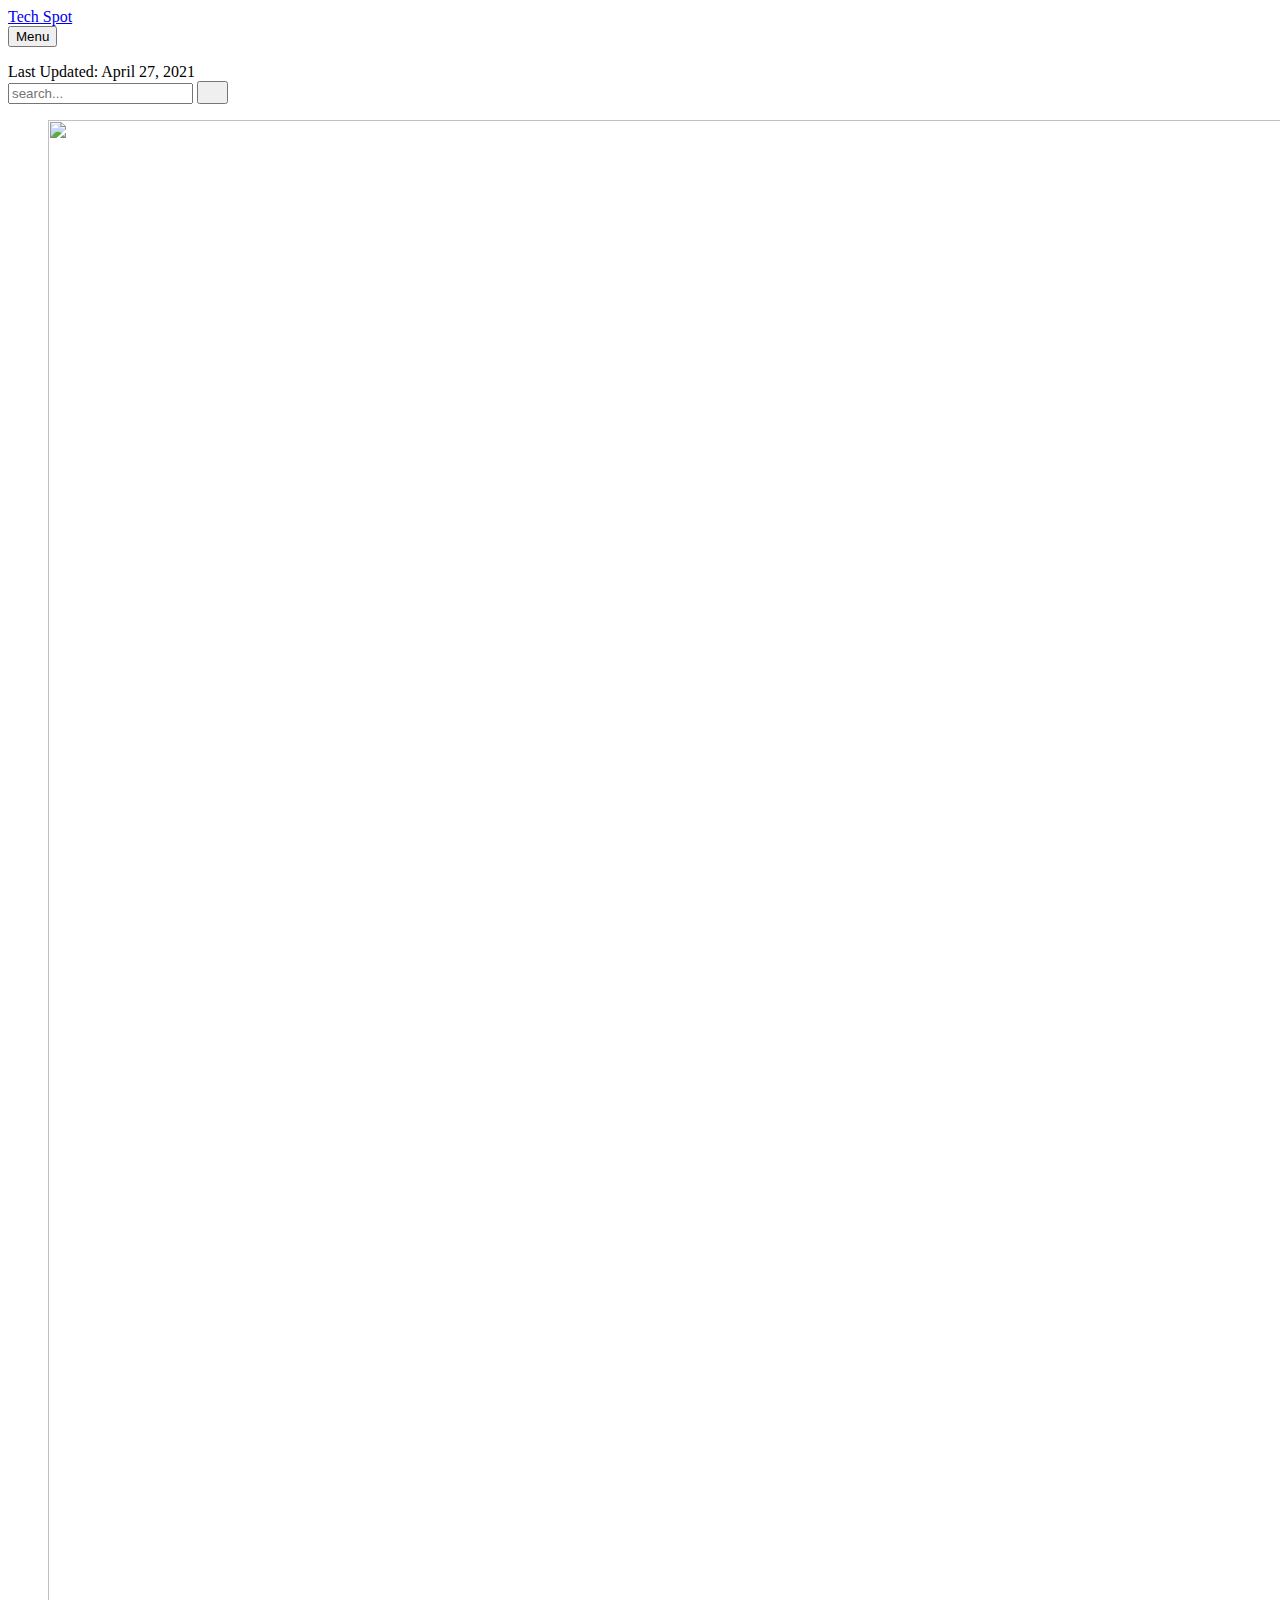
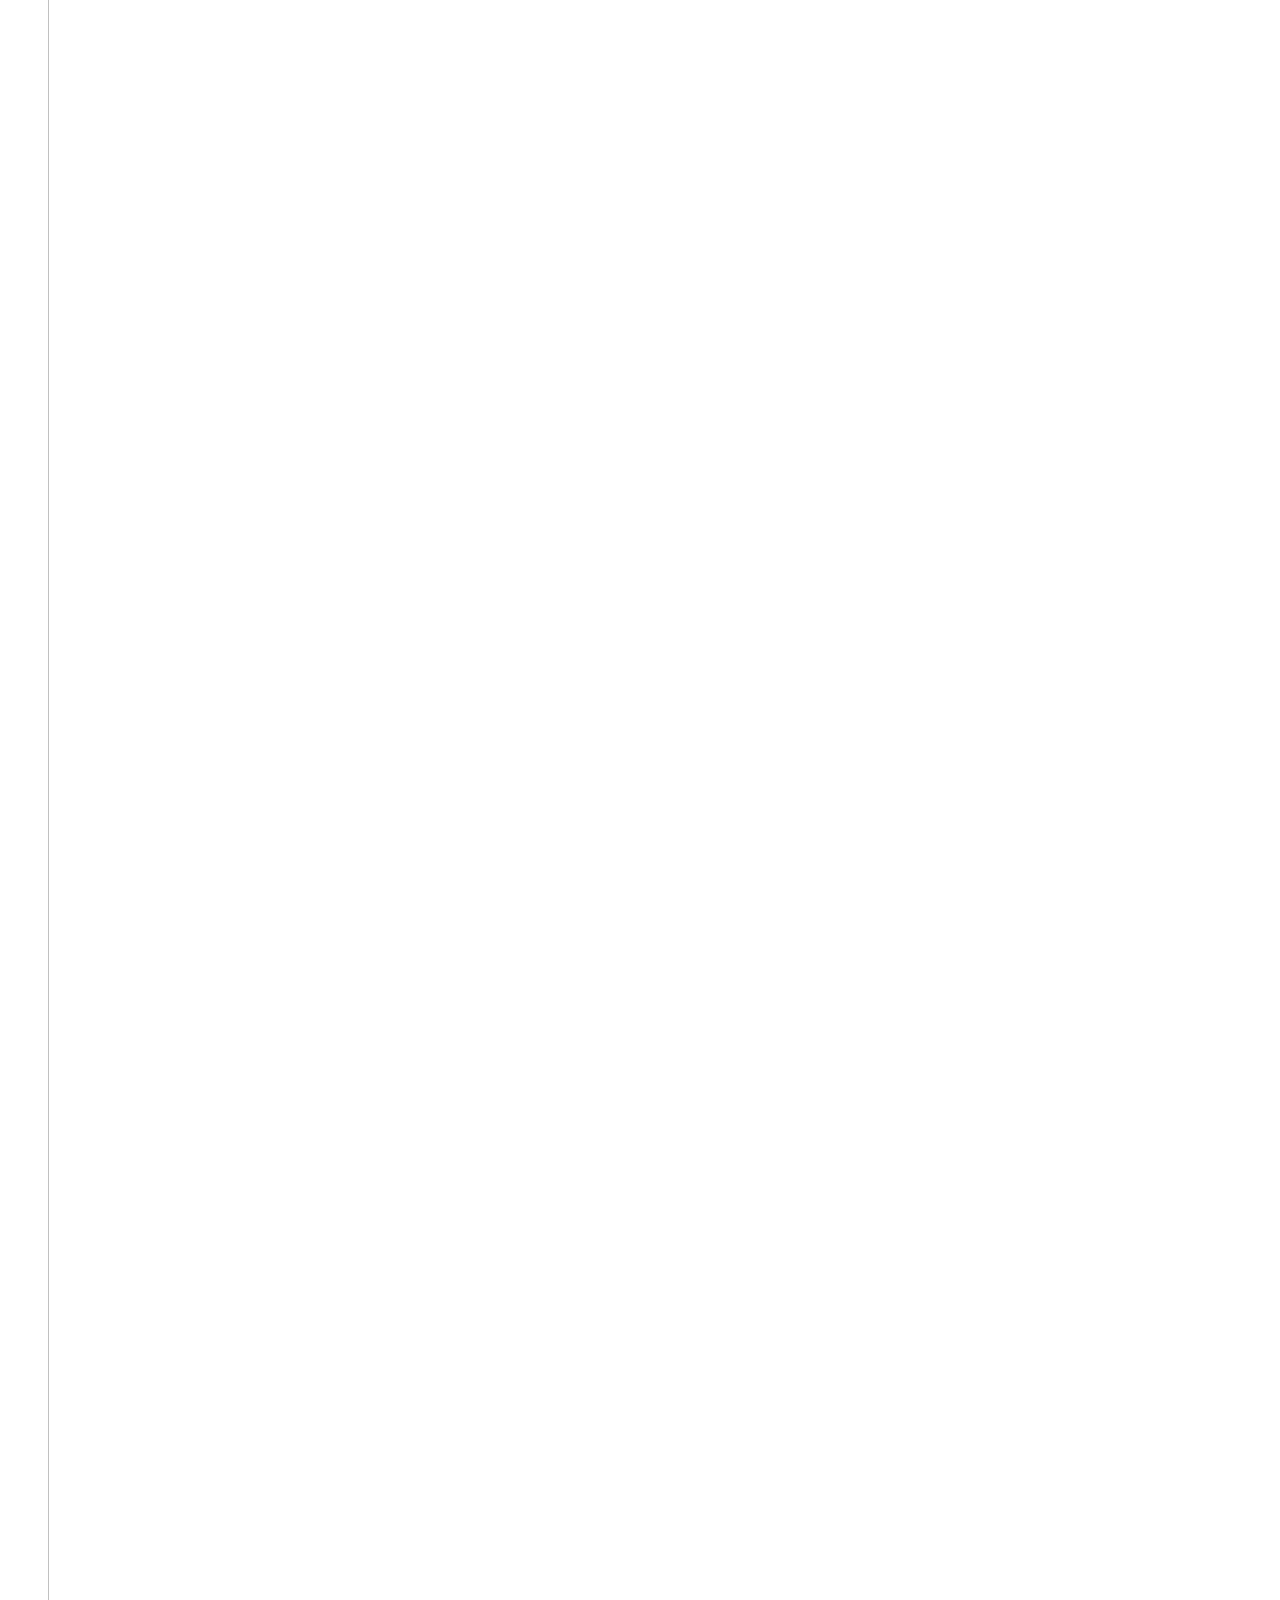
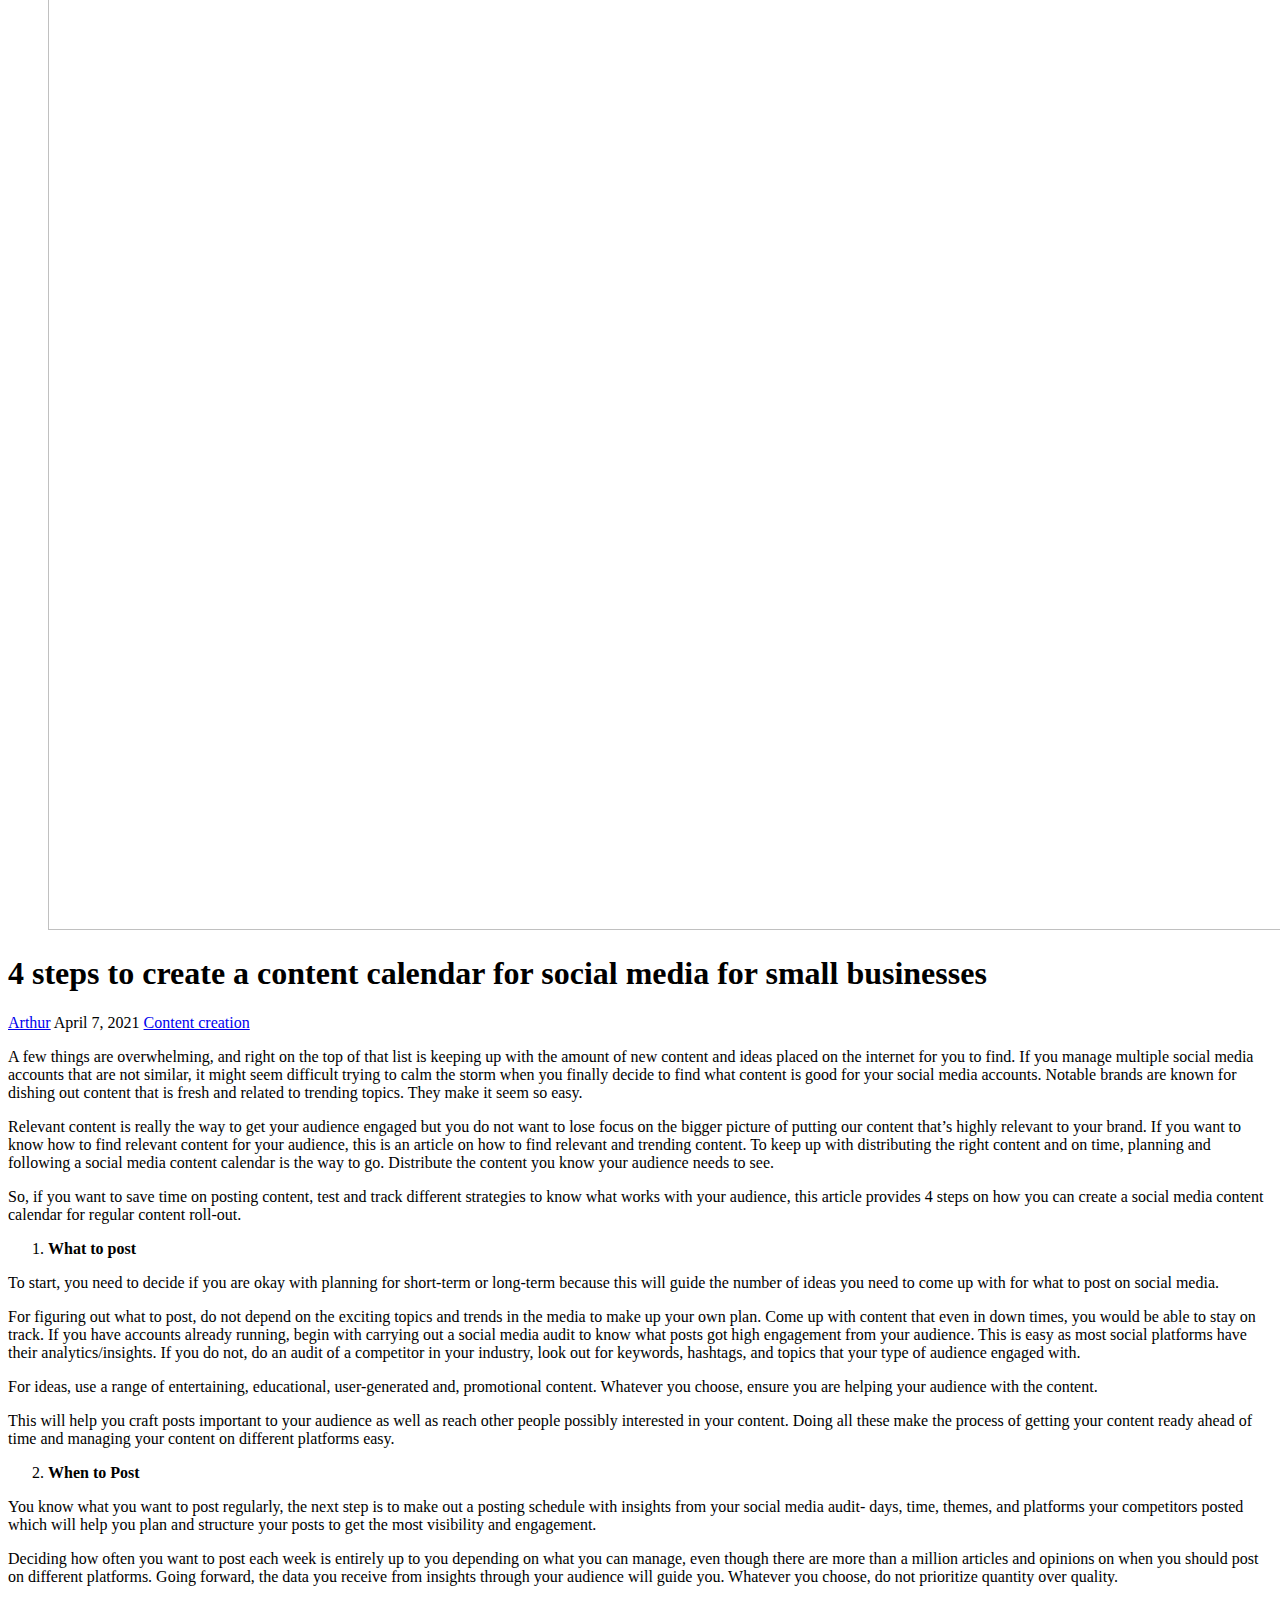
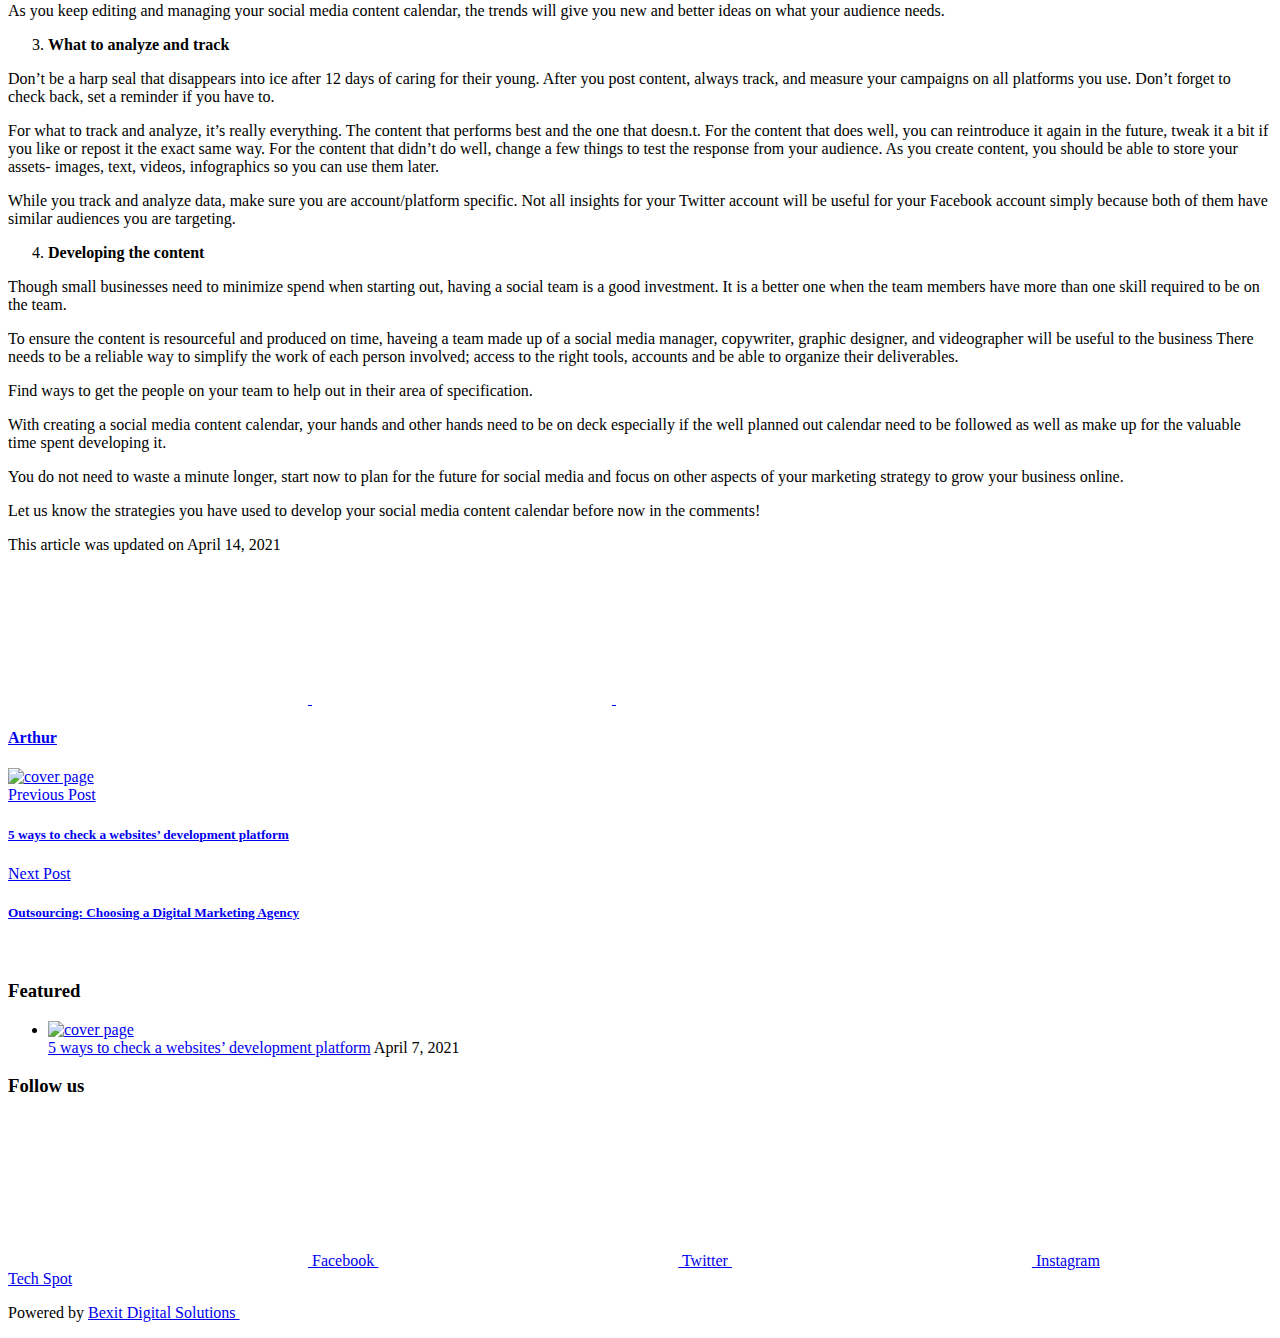
==== commit 4a49ba23: "Updated from Publii" ====
--- a/blue-dot-raises-dollar32m-for-ai-that-helps-businesses-manage-their-tax-accounting/index.html
+++ b/blue-dot-raises-dollar32m-for-ai-that-helps-businesses-manage-their-tax-accounting/index.html
@@ -1,4 +1,4 @@
-<!DOCTYPE html><html lang="en"><head><meta charset="utf-8"><meta http-equiv="X-UA-Compatible" content="IE=edge"><meta name="viewport" content="width=device-width,initial-scale=1"><title>4 steps to create a content calendar for social media for small businesses - Techhub</title><meta name="description" content="A few things are overwhelming, and right on the top of that list is keeping up with the amount of new content and ideas placed on the internet for you to find. If you manage multiple social media accounts that are not similar, it might&hellip;"><meta name="generator" content="Publii Open-Source CMS for Static Site"><link rel="canonical" href="https://techspot.com.ng/blue-dot-raises-dollar32m-for-ai-that-helps-businesses-manage-their-tax-accounting/"><link rel="alternate" type="application/atom+xml" href="https://techspot.com.ng/feed.xml"><link rel="alternate" type="application/json" href="https://techspot.com.ng/feed.json"><meta property="og:title" content="4 steps to create a content calendar for social media for small businesses"><meta property="og:image" content="https://techspot.com.ng/media/posts/3/closeup-hand-pulling-sticky-note.jpg"><meta property="og:site_name" content="Techhub"><meta property="og:description" content="A few things are overwhelming, and right on the top of that list is keeping up with the amount of new content and ideas placed on the internet for you to find. If you manage multiple social media accounts that are not similar, it might&hellip;"><meta property="og:url" content="https://techspot.com.ng/blue-dot-raises-dollar32m-for-ai-that-helps-businesses-manage-their-tax-accounting/"><meta property="og:type" content="article"><link rel="shortcut icon" href="https://techspot.com.ng/media/website/Artboard-8.png" type="image/x-icon"><style>:root{--body-font:-apple-system,BlinkMacSystemFont,"Segoe UI",Roboto,Oxygen,Ubuntu,Cantarell,"Fira Sans","Droid Sans","Helvetica Neue",Arial,sans-serif,"Apple Color Emoji","Segoe UI Emoji","Segoe UI Symbol";--heading-font:var(--body-font);--post-entry-font:var(--body-font);--logo-font:var(--body-font);--menu-font:var(--body-font)}</style><link rel="stylesheet" href="https://techspot.com.ng/assets/css/style.css?v=61a31376a10f6f61aa3169909b718af6"><script type="application/ld+json">{"@context":"http://schema.org","@type":"Article","mainEntityOfPage":{"@type":"WebPage","@id":"https://techspot.com.ng/blue-dot-raises-dollar32m-for-ai-that-helps-businesses-manage-their-tax-accounting/"},"headline":"4 steps to create a content calendar for social media for small businesses","datePublished":"2021-04-07T12:31","dateModified":"2021-04-14T16:23","image":{"@type":"ImageObject","url":"https://techspot.com.ng/media/posts/3/closeup-hand-pulling-sticky-note.jpg","height":4010,"width":4857},"description":"A few things are overwhelming, and right on the top of that list is keeping up with the amount of new content and ideas placed on the internet for you to find. If you manage multiple social media accounts that are not similar, it might&hellip;","author":{"@type":"Person","name":"Arthur"},"publisher":{"@type":"Organization","name":"Arthur","logo":{"@type":"ImageObject","url":"https://techspot.com.ng/media/website/Artboard-3-2.png","height":47,"width":168}}}</script></head><body><header class="topbar" id="js-header"><div class="topbar__inner"><a class="logo" href="https://techspot.com.ng/"><img src="https://techspot.com.ng/media/website/Artboard-3-2.png" alt="Techhub"></a><nav class="navbar"><button class="navbar__toggle" aria-label="Menu" aria-haspopup="true" aria-expanded="false"><span class="navbar__toggle-box"><span class="navbar__toggle-inner">Menu</span></span></button><ul class="navbar__menu"></ul></nav></div></header><div class="content"><div class="infobar"><div class="infobar__update">Last Updated: <time datetime="2021-04-27T13:43">April 27, 2021</time></div><div class="infobar__search"><form action="https://techspot.com.ng/search.html"><input type="search" name="q" placeholder="search..." aria-label="Search input"> <button type="submit" aria-label="Submit"><svg role="presentation" focusable="false" width="15px" height="14px"><use xlink:href="https://techspot.com.ng/assets/svg/svg-map.svg#search"/></svg></button></form></div></div><main class="main"><article class="post"><figure class="post__featured-image"><img src="https://techspot.com.ng/media/posts/3/closeup-hand-pulling-sticky-note.jpg" srcset="https://techspot.com.ng/media/posts/3/responsive/closeup-hand-pulling-sticky-note-xs.jpg 300w, https://techspot.com.ng/media/posts/3/responsive/closeup-hand-pulling-sticky-note-sm.jpg 480w, https://techspot.com.ng/media/posts/3/responsive/closeup-hand-pulling-sticky-note-md.jpg 768w, https://techspot.com.ng/media/posts/3/responsive/closeup-hand-pulling-sticky-note-lg.jpg 1024w, https://techspot.com.ng/media/posts/3/responsive/closeup-hand-pulling-sticky-note-xl.jpg 1360w, https://techspot.com.ng/media/posts/3/responsive/closeup-hand-pulling-sticky-note-2xl.jpg 1600w" sizes="(max-width: 1600px) 100vw, 1600px" loading="eager" height="4010" width="4857" alt=""></figure><header class="u-header post__header"><h1>4 steps to create a content calendar for social media for small businesses</h1><div class="u-header__meta u-small"><div><a href="https://techspot.com.ng/authors/arthur/" title="Arthur">Arthur</a> <time datetime="2021-04-07T12:31">April 7, 2021 </time><a href="https://techspot.com.ng/tags/content-creation/" class="u-tag u-tag--1">Content creation</a></div></div></header><div class="post__entry u-inner"><p>A few things are overwhelming, and right on the top of that list is keeping up with the amount of new content and ideas placed on the internet for you to find. If you manage multiple social media accounts that are not similar, it might seem difficult trying to calm the storm when you finally decide to find what content is good for your social media accounts. Notable brands are known for dishing out content that is fresh and related to trending topics. They make it seem so easy.</p><p>Relevant content is really the way to get your audience engaged but you do not want to lose focus on the bigger picture of putting our content that’s highly relevant to your brand. If you want to know how to find relevant content for your audience, this is an article on how to find relevant and trending content. To keep up with distributing the right content and on time, planning and following a social media content calendar is the way to go. Distribute the content you know your audience needs to see.</p><p>So, if you want to save time on posting content, test and track different strategies to know what works with your audience, this article provides 4 steps on how you can create a social media content calendar for regular content roll-out.</p><ol><li><strong>What to post</strong></li></ol><p>To start, you need to decide if you are okay with planning for short-term or long-term because this will guide the number of ideas you need to come up with for what to post on social media.</p><p>For figuring out what to post, do not depend on the exciting topics and trends in the media to make up your own plan. Come up with content that even in down times, you would be able to stay on track. If you have accounts already running, begin with carrying out a social media audit to know what posts got high engagement from your audience. This is easy as most social platforms have their analytics/insights. If you do not, do an audit of a competitor in your industry, look out for keywords, hashtags, and topics that your type of audience engaged with.</p><p>For ideas, use a range of entertaining, educational, user-generated and, promotional content. Whatever you choose, ensure you are helping your audience with the content.</p><p>This will help you craft posts important to your audience as well as reach other people possibly interested in your content. Doing all these make the process of getting your content ready ahead of time and managing your content on different platforms easy.</p><ol start="2"><li><strong>When to Post</strong></li></ol><p>You know what you want to post regularly, the next step is to make out a posting schedule with insights from your social media audit- days, time, themes, and platforms your competitors posted which will help you plan and structure your posts to get the most visibility and engagement.</p><p>Deciding how often you want to post each week is entirely up to you depending on what you can manage, even though there are more than a million articles and opinions on when you should post on different platforms. Going forward, the data you receive from insights through your audience will guide you. Whatever you choose, do not prioritize quantity over quality.</p><p>As you keep editing and managing your social media content calendar, the trends will give you new and better ideas on what your audience needs.</p><ol start="3"><li><strong>What to analyze and track</strong></li></ol><p>Don’t be a harp seal that disappears into ice after 12 days of caring for their young. After you post content, always track, and measure your campaigns on all platforms you use. Don’t forget to check back, set a reminder if you have to.</p><p>For what to track and analyze, it’s really everything. The content that performs best and the one that doesn.t. For the content that does well, you can reintroduce it again in the future, tweak it a bit if you like or repost it the exact same way. For the content that didn’t do well, change a few things to test the response from your audience. As you create content, you should be able to store your assets- images, text, videos, infographics so you can use them later.</p><p>While you track and analyze data, make sure you are account/platform specific. Not all insights for your Twitter account will be useful for your Facebook account simply because both of them have similar audiences you are targeting.</p><ol start="4"><li><strong>Developing the content</strong></li></ol><p>Though small businesses need to minimize spend when starting out, having a social team is a good investment. It is a better one when the team members have more than one skill required to be on the team.</p><p>To ensure the content is resourceful and produced on time, haveing a team made up of a social media manager, copywriter, graphic designer, and videographer will be useful to the business There needs to be a reliable way to simplify the work of each person involved; access to the right tools, accounts and be able to organize their deliverables.</p><p>Find ways to get the people on your team to help out in their area of specification.</p><p>With creating a social media content calendar, your hands and other hands need to be on deck especially if the well planned out calendar need to be followed as well as make up for the valuable time spent developing it.</p><p>You do not need to waste a minute longer, start now to plan for the future for social media and focus on other aspects of your marketing strategy to grow your business online.</p><p>Let us know the strategies you have used to develop your social media content calendar before now in the comments!</p></div><aside class="post__aside"><div class="post__last-updated u-small">This article was updated on April 14, 2021</div><div class="post__share"><a href="https://www.facebook.com/sharer/sharer.php?u=https%3A%2F%2Ftechspot.com.ng%2Fblue-dot-raises-dollar32m-for-ai-that-helps-businesses-manage-their-tax-accounting%2F" class="js-share facebook" title="Share with Facebook" rel="nofollow noopener noreferrer" aria-label="Share with Facebook"><svg class="u-icon"><use xlink:href="https://techspot.com.ng/assets/svg/svg-map.svg#facebook"/></svg> </a><a href="https://twitter.com/share?url=https%3A%2F%2Ftechspot.com.ng%2Fblue-dot-raises-dollar32m-for-ai-that-helps-businesses-manage-their-tax-accounting%2F&amp;via=https%3A%2F%2Ftwitter.com%2FBexITSolutions&amp;text=4%20steps%20to%20create%20a%20content%20calendar%20for%20social%20media%20for%20small%20businesses" class="js-share twitter" title="Share with Twitter" rel="nofollow noopener noreferrer" aria-label="Share with Twitter"><svg class="u-icon"><use xlink:href="https://techspot.com.ng/assets/svg/svg-map.svg#twitter"/></svg> </a><a href="http://www.linkedin.com/shareArticle?url=https%3A%2F%2Ftechspot.com.ng%2Fblue-dot-raises-dollar32m-for-ai-that-helps-businesses-manage-their-tax-accounting%2F&amp;title=4%20steps%20to%20create%20a%20content%20calendar%20for%20social%20media%20for%20small%20businesses" class="js-share linkedin" title="Share with LinkedIn" rel="nofollow noopener noreferrer" aria-label="Share with LinkedIn"><svg class="u-icon"><use xlink:href="https://techspot.com.ng/assets/svg/svg-map.svg#linkedin"/></svg></a></div></aside><footer class="post__footer"><div class="post__bio box"><div><h4 class="h6"><a href="https://techspot.com.ng/authors/arthur/" title="Arthur">Arthur</a></h4></div></div><nav class="post__nav box"><div class="post__nav__prev"><a href="https://techspot.com.ng/lawmakers-press-instagram-for-details-on-its-plans-for-kids/" class="post__nav__link" rel="prev"><img src="https://techspot.com.ng/media/posts/2/responsive/Decoding-No-Code-App-Development-What-to-Expect-From-Disruptive-No-Code-and-Low-Code-Platforms-xs.png" loading="lazy" alt="cover page"><div class="u-small">Previous Post<h5>5 ways to check a websites’ development platform</h5></div></a></div><div class="post__nav__next"><a href="https://techspot.com.ng/outsourcing-choosing-a-digital-marketing-agency/" class="post__nav__link" rel="next"><div class="u-small">Next Post<h5>Outsourcing: Choosing a Digital Marketing Agency</h5></div><img src="https://techspot.com.ng/media/posts/4/responsive/choice-xs.jpg" loading="lazy" alt="Choosing a Digital Marketing Agency"></a></div></nav></footer></article></main><div class="sidebar"><section class="box featured"><h3 class="box__title">Featured</h3><ul class="featured__container"><li class="featured__item"><a href="https://techspot.com.ng/lawmakers-press-instagram-for-details-on-its-plans-for-kids/" class="featured__image-link"><img src="https://techspot.com.ng/media/posts/2/responsive/Decoding-No-Code-App-Development-What-to-Expect-From-Disruptive-No-Code-and-Low-Code-Platforms-xs.png" alt="cover page"></a><div><a href="https://techspot.com.ng/lawmakers-press-instagram-for-details-on-its-plans-for-kids/" class="featured__title">5 ways to check a websites’ development platform</a> <time class="u-small" datetime="2021-04-07T12:29">April 7, 2021</time></div></li></ul></section><section class="box"><h3 class="box__title">Follow us</h3><div class="follow"><a href="https://web.facebook.com/BexITSolutions/" class="facebook" aria-label="Facebook"><svg class="u-icon"><use xlink:href="https://techspot.com.ng/assets/svg/svg-map.svg#facebook"/></svg> Facebook </a><a href="https://twitter.com/BexITSolutions" class="twitter" aria-label="Twitter"><svg class="u-icon"><use xlink:href="https://techspot.com.ng/assets/svg/svg-map.svg#twitter"/></svg> Twitter </a><a href="https://www.instagram.com/bexitsolutions/" class="instagram" aria-label="Instagram"><svg class="u-icon"><use xlink:href="https://techspot.com.ng/assets/svg/svg-map.svg#instagram"/></svg> Instagram</a></div></section></div><footer class="footer"><a class="footer__logo" href="https://techspot.com.ng/"><img src="https://techspot.com.ng/media/website/Artboard-3-2.png" alt="Techhub"></a><nav><ul class="footer__nav"></ul></nav><div class="footer__copyright"><p>Powered by <a href="https://www.bexit.com.ng" target="_blank" rel="noopener">Bexit Digital Solutions </a></p></div></footer></div><script>window.publiiThemeMenuConfig = {    
+<!DOCTYPE html><html lang="en"><head><meta charset="utf-8"><meta http-equiv="X-UA-Compatible" content="IE=edge"><meta name="viewport" content="width=device-width,initial-scale=1"><title>4 steps to create a content calendar for social media for small businesses - Tech Spot</title><meta name="description" content="A few things are overwhelming, and right on the top of that list is keeping up with the amount of new content and ideas placed on the internet for you to find. If you manage multiple social media accounts that are not similar, it might&hellip;"><meta name="generator" content="Publii Open-Source CMS for Static Site"><link rel="canonical" href="https://techspot.com.ng/blue-dot-raises-dollar32m-for-ai-that-helps-businesses-manage-their-tax-accounting/"><link rel="alternate" type="application/atom+xml" href="https://techspot.com.ng/feed.xml"><link rel="alternate" type="application/json" href="https://techspot.com.ng/feed.json"><meta property="og:title" content="4 steps to create a content calendar for social media for small businesses"><meta property="og:image" content="https://techspot.com.ng/media/posts/3/closeup-hand-pulling-sticky-note.jpg"><meta property="og:site_name" content="Tech Spot"><meta property="og:description" content="A few things are overwhelming, and right on the top of that list is keeping up with the amount of new content and ideas placed on the internet for you to find. If you manage multiple social media accounts that are not similar, it might&hellip;"><meta property="og:url" content="https://techspot.com.ng/blue-dot-raises-dollar32m-for-ai-that-helps-businesses-manage-their-tax-accounting/"><meta property="og:type" content="article"><link rel="shortcut icon" href="https://techspot.com.ng/media/website/Artboard-8.png" type="image/x-icon"><style>:root{--body-font:-apple-system,BlinkMacSystemFont,"Segoe UI",Roboto,Oxygen,Ubuntu,Cantarell,"Fira Sans","Droid Sans","Helvetica Neue",Arial,sans-serif,"Apple Color Emoji","Segoe UI Emoji","Segoe UI Symbol";--heading-font:var(--body-font);--post-entry-font:var(--body-font);--logo-font:var(--body-font);--menu-font:var(--body-font)}</style><link rel="stylesheet" href="https://techspot.com.ng/assets/css/style.css?v=61a31376a10f6f61aa3169909b718af6"><script type="application/ld+json">{"@context":"http://schema.org","@type":"Article","mainEntityOfPage":{"@type":"WebPage","@id":"https://techspot.com.ng/blue-dot-raises-dollar32m-for-ai-that-helps-businesses-manage-their-tax-accounting/"},"headline":"4 steps to create a content calendar for social media for small businesses","datePublished":"2021-04-07T12:31","dateModified":"2021-04-14T16:23","image":{"@type":"ImageObject","url":"https://techspot.com.ng/media/posts/3/closeup-hand-pulling-sticky-note.jpg","height":4010,"width":4857},"description":"A few things are overwhelming, and right on the top of that list is keeping up with the amount of new content and ideas placed on the internet for you to find. If you manage multiple social media accounts that are not similar, it might&hellip;","author":{"@type":"Person","name":"Arthur"},"publisher":{"@type":"Organization","name":"Arthur"}}</script></head><body><header class="topbar" id="js-header"><div class="topbar__inner"><a class="logo" href="https://techspot.com.ng/">Tech Spot</a><nav class="navbar"><button class="navbar__toggle" aria-label="Menu" aria-haspopup="true" aria-expanded="false"><span class="navbar__toggle-box"><span class="navbar__toggle-inner">Menu</span></span></button><ul class="navbar__menu"></ul></nav></div></header><div class="content"><div class="infobar"><div class="infobar__update">Last Updated: <time datetime="2021-04-27T17:00">April 27, 2021</time></div><div class="infobar__search"><form action="https://techspot.com.ng/search.html"><input type="search" name="q" placeholder="search..." aria-label="Search input"> <button type="submit" aria-label="Submit"><svg role="presentation" focusable="false" width="15px" height="14px"><use xlink:href="https://techspot.com.ng/assets/svg/svg-map.svg#search"/></svg></button></form></div></div><main class="main"><article class="post"><figure class="post__featured-image"><img src="https://techspot.com.ng/media/posts/3/closeup-hand-pulling-sticky-note.jpg" srcset="https://techspot.com.ng/media/posts/3/responsive/closeup-hand-pulling-sticky-note-xs.jpg 300w, https://techspot.com.ng/media/posts/3/responsive/closeup-hand-pulling-sticky-note-sm.jpg 480w, https://techspot.com.ng/media/posts/3/responsive/closeup-hand-pulling-sticky-note-md.jpg 768w, https://techspot.com.ng/media/posts/3/responsive/closeup-hand-pulling-sticky-note-lg.jpg 1024w, https://techspot.com.ng/media/posts/3/responsive/closeup-hand-pulling-sticky-note-xl.jpg 1360w, https://techspot.com.ng/media/posts/3/responsive/closeup-hand-pulling-sticky-note-2xl.jpg 1600w" sizes="(max-width: 1600px) 100vw, 1600px" loading="eager" height="4010" width="4857" alt=""></figure><header class="u-header post__header"><h1>4 steps to create a content calendar for social media for small businesses</h1><div class="u-header__meta u-small"><div><a href="https://techspot.com.ng/authors/arthur/" title="Arthur">Arthur</a> <time datetime="2021-04-07T12:31">April 7, 2021 </time><a href="https://techspot.com.ng/tags/content-creation/" class="u-tag u-tag--1">Content creation</a></div></div></header><div class="post__entry u-inner"><p>A few things are overwhelming, and right on the top of that list is keeping up with the amount of new content and ideas placed on the internet for you to find. If you manage multiple social media accounts that are not similar, it might seem difficult trying to calm the storm when you finally decide to find what content is good for your social media accounts. Notable brands are known for dishing out content that is fresh and related to trending topics. They make it seem so easy.</p><p>Relevant content is really the way to get your audience engaged but you do not want to lose focus on the bigger picture of putting our content that’s highly relevant to your brand. If you want to know how to find relevant content for your audience, this is an article on how to find relevant and trending content. To keep up with distributing the right content and on time, planning and following a social media content calendar is the way to go. Distribute the content you know your audience needs to see.</p><p>So, if you want to save time on posting content, test and track different strategies to know what works with your audience, this article provides 4 steps on how you can create a social media content calendar for regular content roll-out.</p><ol><li><strong>What to post</strong></li></ol><p>To start, you need to decide if you are okay with planning for short-term or long-term because this will guide the number of ideas you need to come up with for what to post on social media.</p><p>For figuring out what to post, do not depend on the exciting topics and trends in the media to make up your own plan. Come up with content that even in down times, you would be able to stay on track. If you have accounts already running, begin with carrying out a social media audit to know what posts got high engagement from your audience. This is easy as most social platforms have their analytics/insights. If you do not, do an audit of a competitor in your industry, look out for keywords, hashtags, and topics that your type of audience engaged with.</p><p>For ideas, use a range of entertaining, educational, user-generated and, promotional content. Whatever you choose, ensure you are helping your audience with the content.</p><p>This will help you craft posts important to your audience as well as reach other people possibly interested in your content. Doing all these make the process of getting your content ready ahead of time and managing your content on different platforms easy.</p><ol start="2"><li><strong>When to Post</strong></li></ol><p>You know what you want to post regularly, the next step is to make out a posting schedule with insights from your social media audit- days, time, themes, and platforms your competitors posted which will help you plan and structure your posts to get the most visibility and engagement.</p><p>Deciding how often you want to post each week is entirely up to you depending on what you can manage, even though there are more than a million articles and opinions on when you should post on different platforms. Going forward, the data you receive from insights through your audience will guide you. Whatever you choose, do not prioritize quantity over quality.</p><p>As you keep editing and managing your social media content calendar, the trends will give you new and better ideas on what your audience needs.</p><ol start="3"><li><strong>What to analyze and track</strong></li></ol><p>Don’t be a harp seal that disappears into ice after 12 days of caring for their young. After you post content, always track, and measure your campaigns on all platforms you use. Don’t forget to check back, set a reminder if you have to.</p><p>For what to track and analyze, it’s really everything. The content that performs best and the one that doesn.t. For the content that does well, you can reintroduce it again in the future, tweak it a bit if you like or repost it the exact same way. For the content that didn’t do well, change a few things to test the response from your audience. As you create content, you should be able to store your assets- images, text, videos, infographics so you can use them later.</p><p>While you track and analyze data, make sure you are account/platform specific. Not all insights for your Twitter account will be useful for your Facebook account simply because both of them have similar audiences you are targeting.</p><ol start="4"><li><strong>Developing the content</strong></li></ol><p>Though small businesses need to minimize spend when starting out, having a social team is a good investment. It is a better one when the team members have more than one skill required to be on the team.</p><p>To ensure the content is resourceful and produced on time, haveing a team made up of a social media manager, copywriter, graphic designer, and videographer will be useful to the business There needs to be a reliable way to simplify the work of each person involved; access to the right tools, accounts and be able to organize their deliverables.</p><p>Find ways to get the people on your team to help out in their area of specification.</p><p>With creating a social media content calendar, your hands and other hands need to be on deck especially if the well planned out calendar need to be followed as well as make up for the valuable time spent developing it.</p><p>You do not need to waste a minute longer, start now to plan for the future for social media and focus on other aspects of your marketing strategy to grow your business online.</p><p>Let us know the strategies you have used to develop your social media content calendar before now in the comments!</p></div><aside class="post__aside"><div class="post__last-updated u-small">This article was updated on April 14, 2021</div><div class="post__share"><a href="https://www.facebook.com/sharer/sharer.php?u=https%3A%2F%2Ftechspot.com.ng%2Fblue-dot-raises-dollar32m-for-ai-that-helps-businesses-manage-their-tax-accounting%2F" class="js-share facebook" title="Share with Facebook" rel="nofollow noopener noreferrer" aria-label="Share with Facebook"><svg class="u-icon"><use xlink:href="https://techspot.com.ng/assets/svg/svg-map.svg#facebook"/></svg> </a><a href="https://twitter.com/share?url=https%3A%2F%2Ftechspot.com.ng%2Fblue-dot-raises-dollar32m-for-ai-that-helps-businesses-manage-their-tax-accounting%2F&amp;via=https%3A%2F%2Ftwitter.com%2FBexITSolutions&amp;text=4%20steps%20to%20create%20a%20content%20calendar%20for%20social%20media%20for%20small%20businesses" class="js-share twitter" title="Share with Twitter" rel="nofollow noopener noreferrer" aria-label="Share with Twitter"><svg class="u-icon"><use xlink:href="https://techspot.com.ng/assets/svg/svg-map.svg#twitter"/></svg> </a><a href="http://www.linkedin.com/shareArticle?url=https%3A%2F%2Ftechspot.com.ng%2Fblue-dot-raises-dollar32m-for-ai-that-helps-businesses-manage-their-tax-accounting%2F&amp;title=4%20steps%20to%20create%20a%20content%20calendar%20for%20social%20media%20for%20small%20businesses" class="js-share linkedin" title="Share with LinkedIn" rel="nofollow noopener noreferrer" aria-label="Share with LinkedIn"><svg class="u-icon"><use xlink:href="https://techspot.com.ng/assets/svg/svg-map.svg#linkedin"/></svg></a></div></aside><footer class="post__footer"><div class="post__bio box"><div><h4 class="h6"><a href="https://techspot.com.ng/authors/arthur/" title="Arthur">Arthur</a></h4></div></div><nav class="post__nav box"><div class="post__nav__prev"><a href="https://techspot.com.ng/lawmakers-press-instagram-for-details-on-its-plans-for-kids/" class="post__nav__link" rel="prev"><img src="https://techspot.com.ng/media/posts/2/responsive/Decoding-No-Code-App-Development-What-to-Expect-From-Disruptive-No-Code-and-Low-Code-Platforms-xs.png" loading="lazy" alt="cover page"><div class="u-small">Previous Post<h5>5 ways to check a websites’ development platform</h5></div></a></div><div class="post__nav__next"><a href="https://techspot.com.ng/outsourcing-choosing-a-digital-marketing-agency/" class="post__nav__link" rel="next"><div class="u-small">Next Post<h5>Outsourcing: Choosing a Digital Marketing Agency</h5></div><img src="https://techspot.com.ng/media/posts/4/responsive/choice-xs.jpg" loading="lazy" alt="Choosing a Digital Marketing Agency"></a></div></nav></footer></article></main><div class="sidebar"><section class="box featured"><h3 class="box__title">Featured</h3><ul class="featured__container"><li class="featured__item"><a href="https://techspot.com.ng/lawmakers-press-instagram-for-details-on-its-plans-for-kids/" class="featured__image-link"><img src="https://techspot.com.ng/media/posts/2/responsive/Decoding-No-Code-App-Development-What-to-Expect-From-Disruptive-No-Code-and-Low-Code-Platforms-xs.png" alt="cover page"></a><div><a href="https://techspot.com.ng/lawmakers-press-instagram-for-details-on-its-plans-for-kids/" class="featured__title">5 ways to check a websites’ development platform</a> <time class="u-small" datetime="2021-04-07T12:29">April 7, 2021</time></div></li></ul></section><section class="box"><h3 class="box__title">Follow us</h3><div class="follow"><a href="https://web.facebook.com/BexITSolutions/" class="facebook" aria-label="Facebook"><svg class="u-icon"><use xlink:href="https://techspot.com.ng/assets/svg/svg-map.svg#facebook"/></svg> Facebook </a><a href="https://twitter.com/BexITSolutions" class="twitter" aria-label="Twitter"><svg class="u-icon"><use xlink:href="https://techspot.com.ng/assets/svg/svg-map.svg#twitter"/></svg> Twitter </a><a href="https://www.instagram.com/bexitsolutions/" class="instagram" aria-label="Instagram"><svg class="u-icon"><use xlink:href="https://techspot.com.ng/assets/svg/svg-map.svg#instagram"/></svg> Instagram</a></div></section></div><footer class="footer"><a class="footer__logo" href="https://techspot.com.ng/">Tech Spot</a><nav><ul class="footer__nav"></ul></nav><div class="footer__copyright"><p>Powered by <a href="https://www.bexit.com.ng" target="_blank" rel="noopener">Bexit Digital Solutions </a></p></div></footer></div><script>window.publiiThemeMenuConfig = {    
         mobileMenuMode: 'sidebar',
         animationSpeed: 300,
         submenuWidth: 'auto',
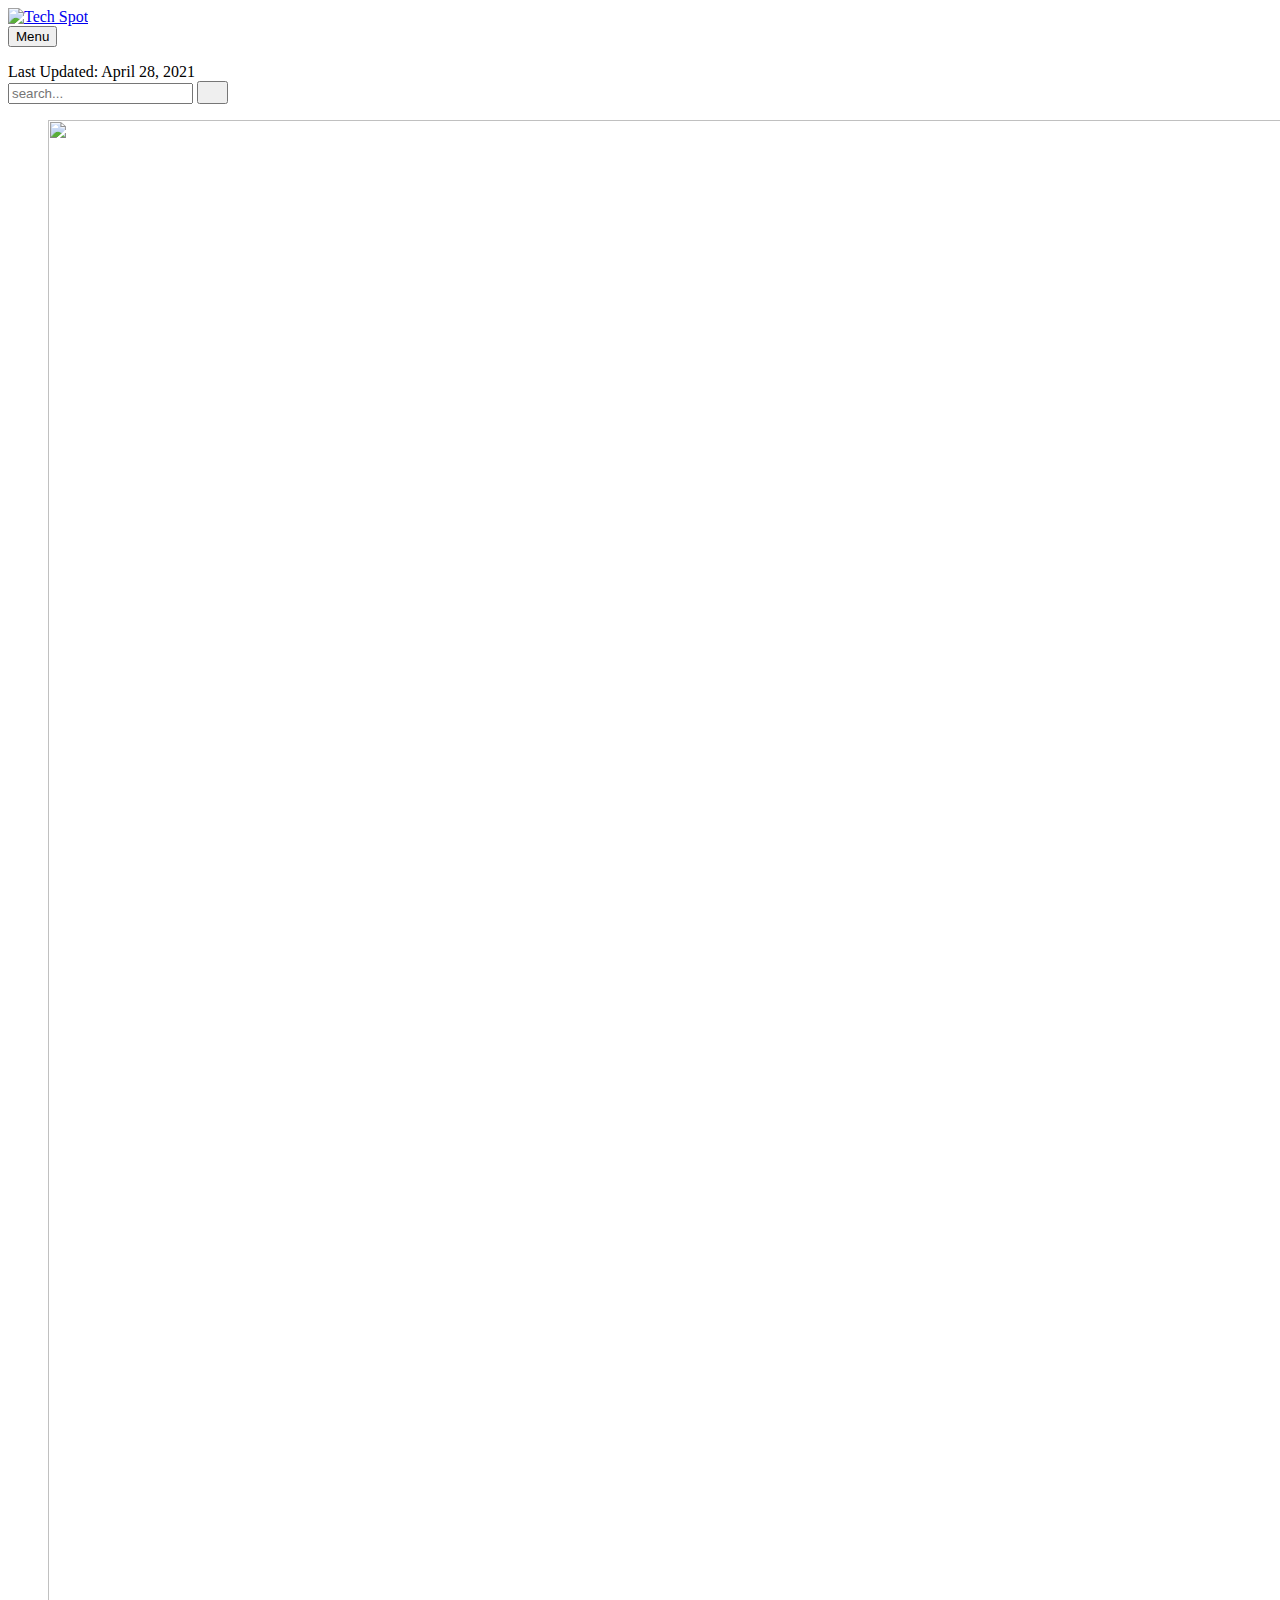
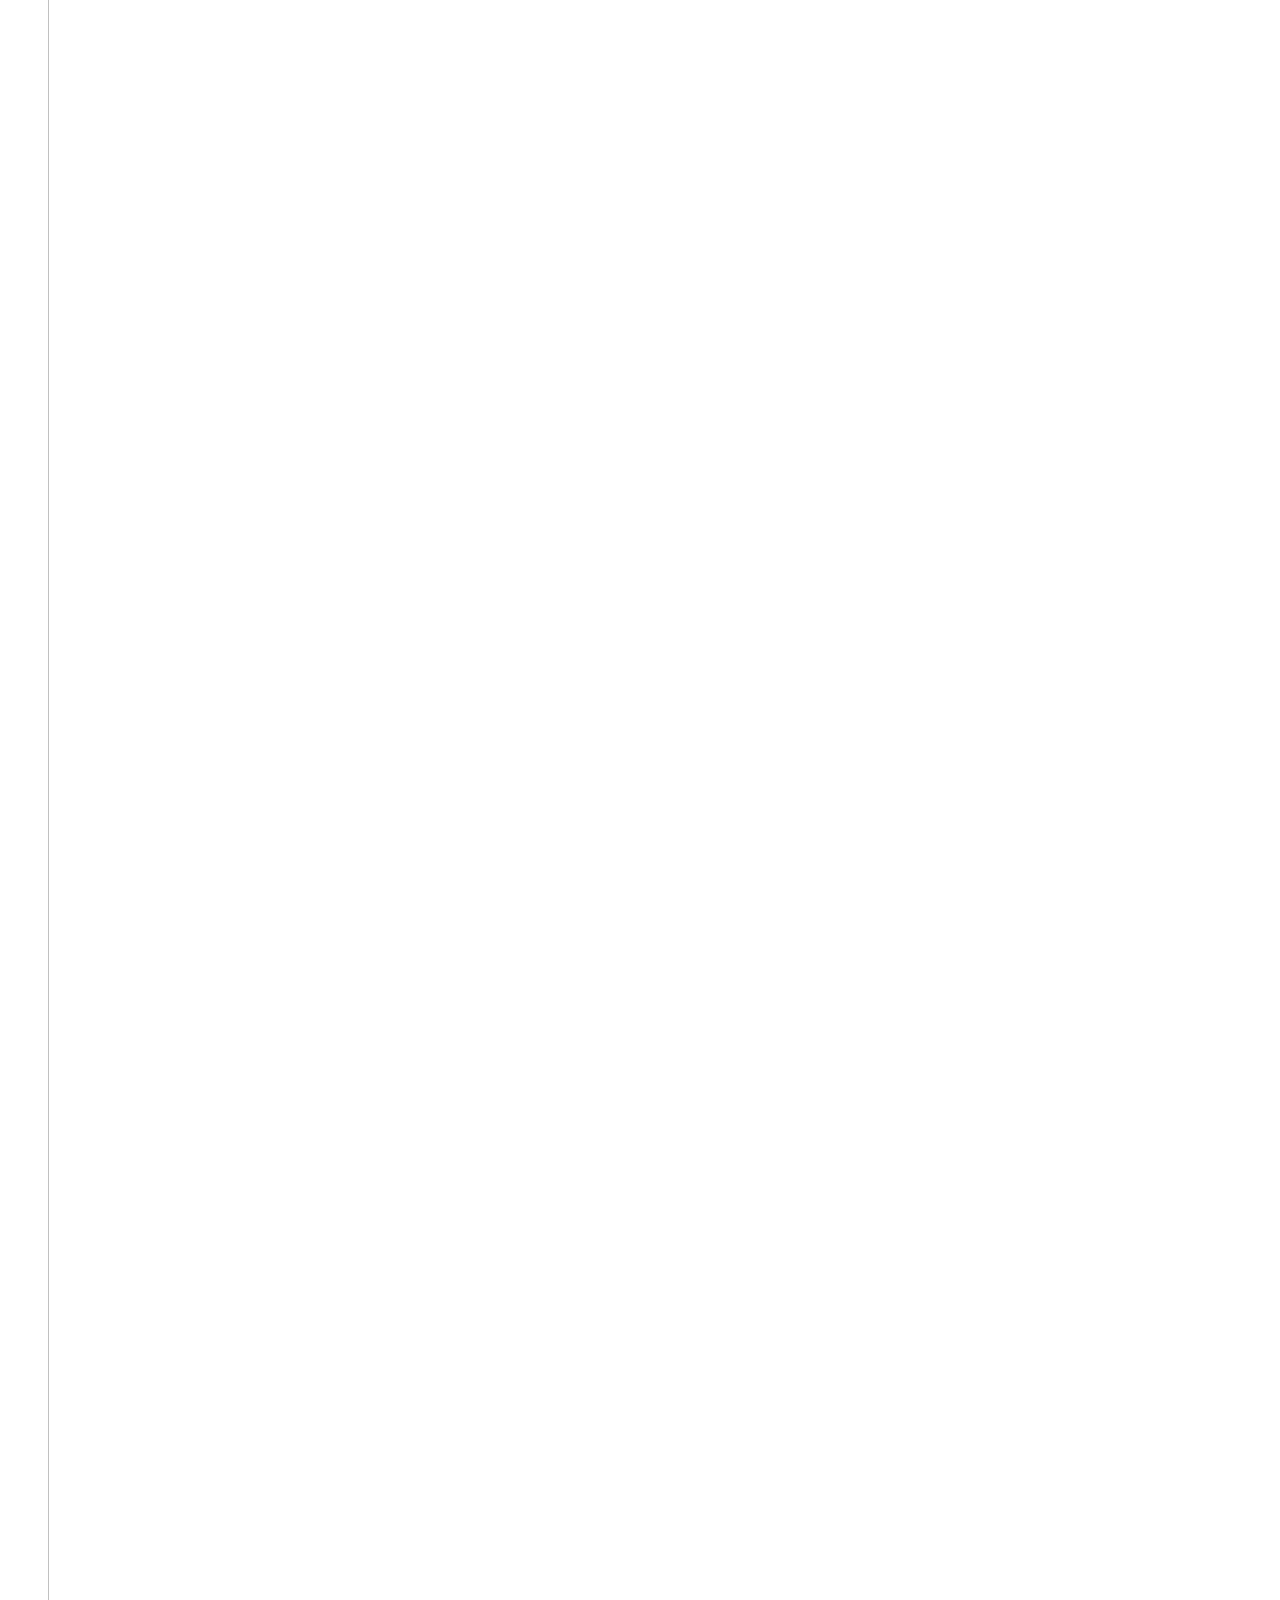
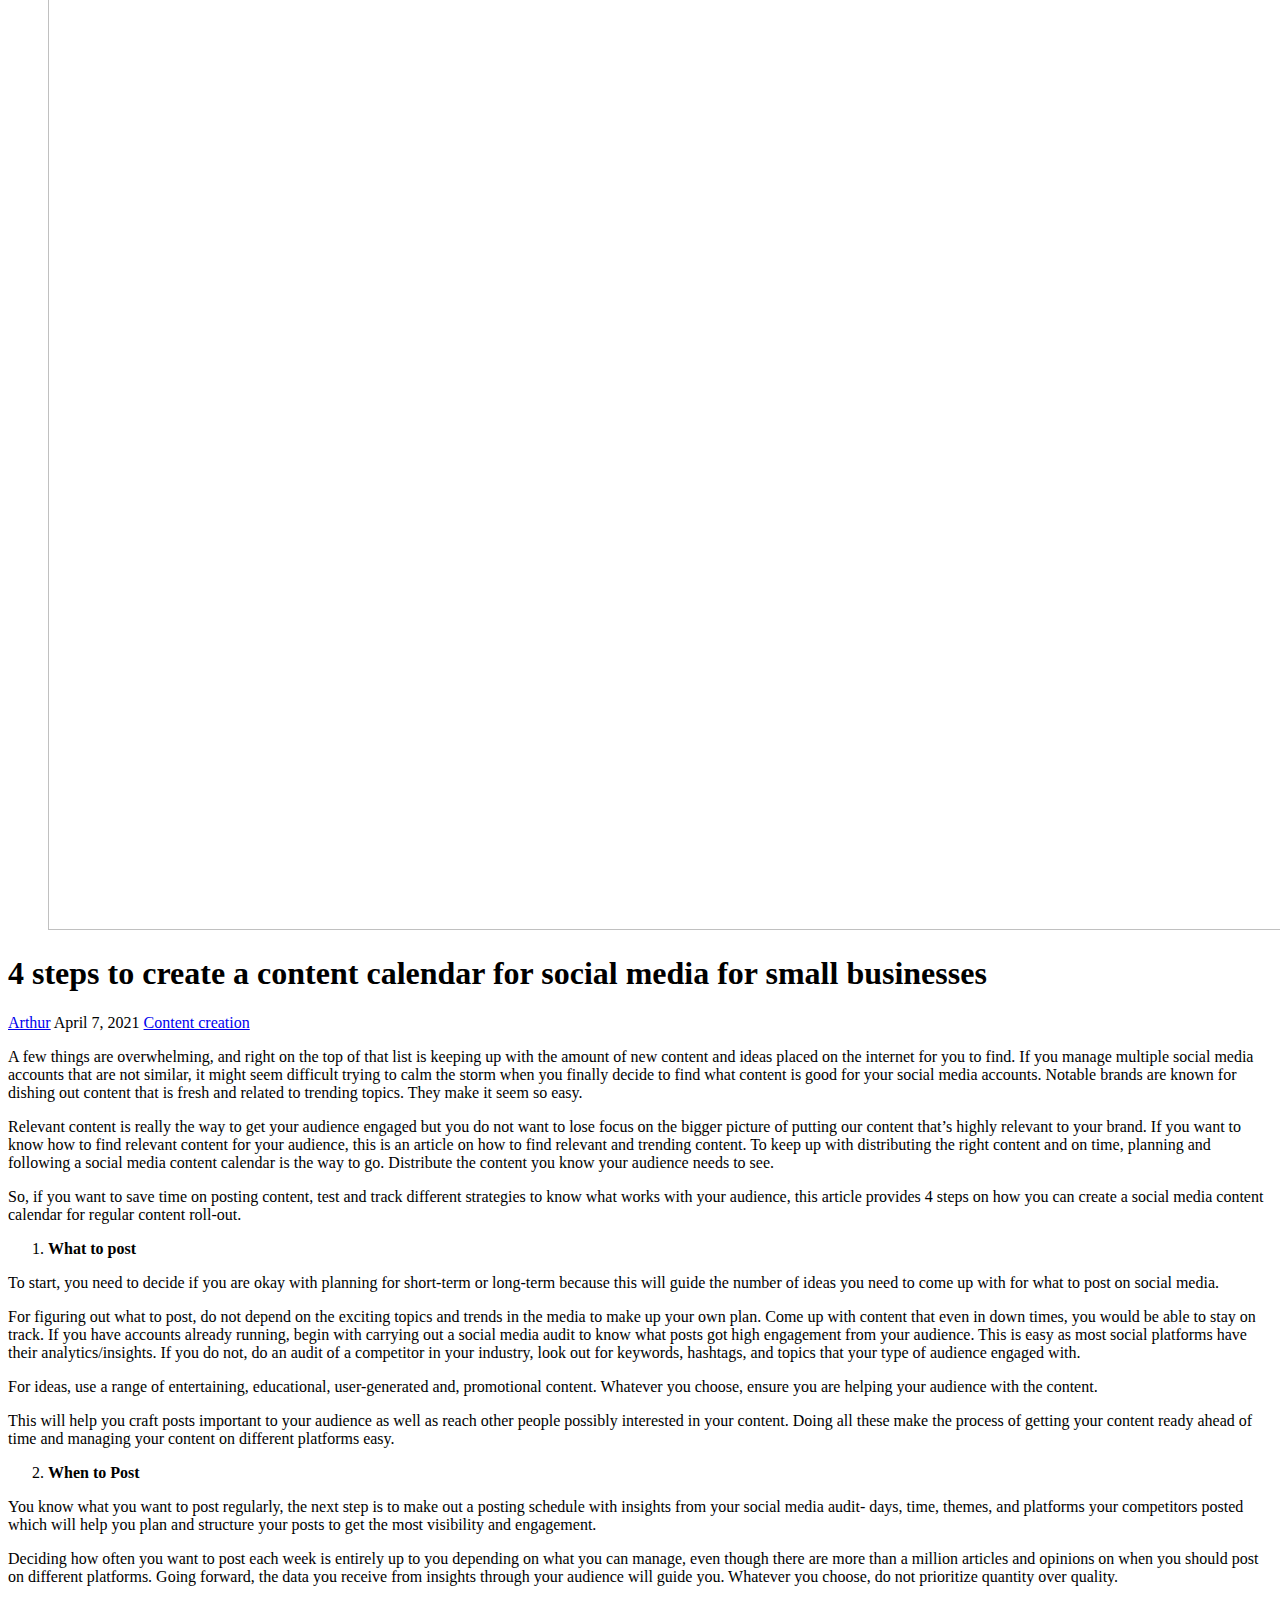
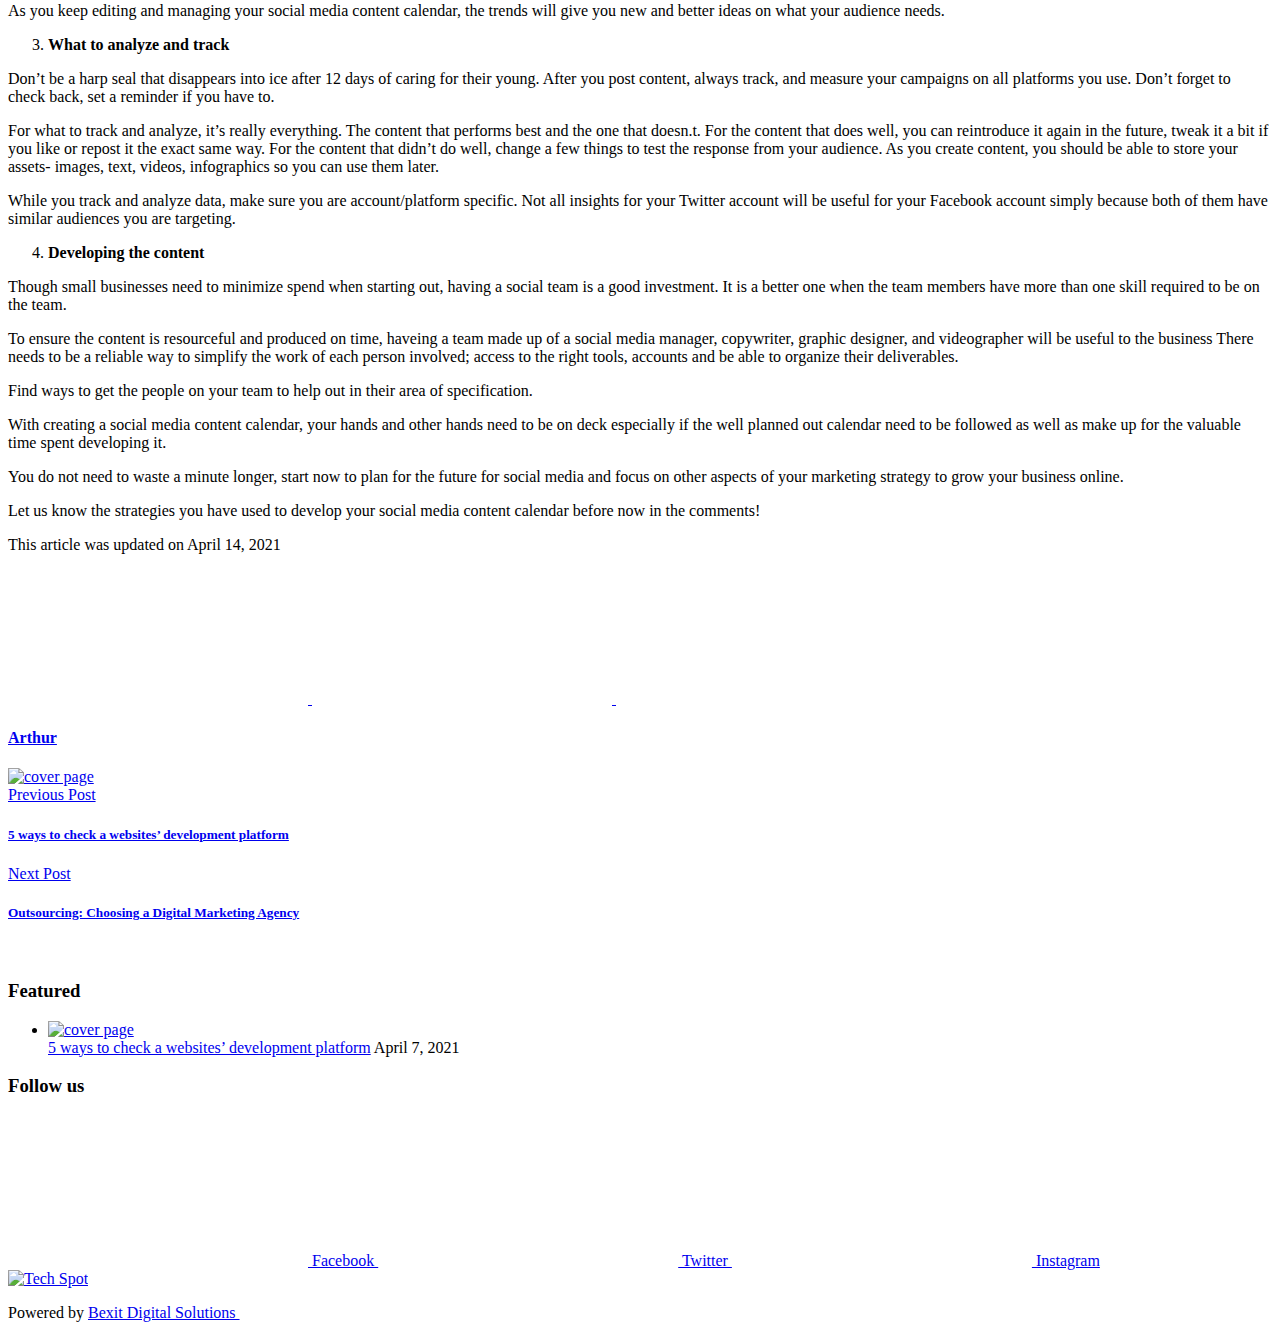
==== commit 6447f601: "Updated from Publii" ====
--- a/blue-dot-raises-dollar32m-for-ai-that-helps-businesses-manage-their-tax-accounting/index.html
+++ b/blue-dot-raises-dollar32m-for-ai-that-helps-businesses-manage-their-tax-accounting/index.html
@@ -1,4 +1,4 @@
-<!DOCTYPE html><html lang="en"><head><meta charset="utf-8"><meta http-equiv="X-UA-Compatible" content="IE=edge"><meta name="viewport" content="width=device-width,initial-scale=1"><title>4 steps to create a content calendar for social media for small businesses - Tech Spot</title><meta name="description" content="A few things are overwhelming, and right on the top of that list is keeping up with the amount of new content and ideas placed on the internet for you to find. If you manage multiple social media accounts that are not similar, it might&hellip;"><meta name="generator" content="Publii Open-Source CMS for Static Site"><link rel="canonical" href="https://techspot.com.ng/blue-dot-raises-dollar32m-for-ai-that-helps-businesses-manage-their-tax-accounting/"><link rel="alternate" type="application/atom+xml" href="https://techspot.com.ng/feed.xml"><link rel="alternate" type="application/json" href="https://techspot.com.ng/feed.json"><meta property="og:title" content="4 steps to create a content calendar for social media for small businesses"><meta property="og:image" content="https://techspot.com.ng/media/posts/3/closeup-hand-pulling-sticky-note.jpg"><meta property="og:site_name" content="Tech Spot"><meta property="og:description" content="A few things are overwhelming, and right on the top of that list is keeping up with the amount of new content and ideas placed on the internet for you to find. If you manage multiple social media accounts that are not similar, it might&hellip;"><meta property="og:url" content="https://techspot.com.ng/blue-dot-raises-dollar32m-for-ai-that-helps-businesses-manage-their-tax-accounting/"><meta property="og:type" content="article"><link rel="shortcut icon" href="https://techspot.com.ng/media/website/Artboard-8.png" type="image/x-icon"><style>:root{--body-font:-apple-system,BlinkMacSystemFont,"Segoe UI",Roboto,Oxygen,Ubuntu,Cantarell,"Fira Sans","Droid Sans","Helvetica Neue",Arial,sans-serif,"Apple Color Emoji","Segoe UI Emoji","Segoe UI Symbol";--heading-font:var(--body-font);--post-entry-font:var(--body-font);--logo-font:var(--body-font);--menu-font:var(--body-font)}</style><link rel="stylesheet" href="https://techspot.com.ng/assets/css/style.css?v=61a31376a10f6f61aa3169909b718af6"><script type="application/ld+json">{"@context":"http://schema.org","@type":"Article","mainEntityOfPage":{"@type":"WebPage","@id":"https://techspot.com.ng/blue-dot-raises-dollar32m-for-ai-that-helps-businesses-manage-their-tax-accounting/"},"headline":"4 steps to create a content calendar for social media for small businesses","datePublished":"2021-04-07T12:31","dateModified":"2021-04-14T16:23","image":{"@type":"ImageObject","url":"https://techspot.com.ng/media/posts/3/closeup-hand-pulling-sticky-note.jpg","height":4010,"width":4857},"description":"A few things are overwhelming, and right on the top of that list is keeping up with the amount of new content and ideas placed on the internet for you to find. If you manage multiple social media accounts that are not similar, it might&hellip;","author":{"@type":"Person","name":"Arthur"},"publisher":{"@type":"Organization","name":"Arthur"}}</script></head><body><header class="topbar" id="js-header"><div class="topbar__inner"><a class="logo" href="https://techspot.com.ng/">Tech Spot</a><nav class="navbar"><button class="navbar__toggle" aria-label="Menu" aria-haspopup="true" aria-expanded="false"><span class="navbar__toggle-box"><span class="navbar__toggle-inner">Menu</span></span></button><ul class="navbar__menu"></ul></nav></div></header><div class="content"><div class="infobar"><div class="infobar__update">Last Updated: <time datetime="2021-04-27T17:00">April 27, 2021</time></div><div class="infobar__search"><form action="https://techspot.com.ng/search.html"><input type="search" name="q" placeholder="search..." aria-label="Search input"> <button type="submit" aria-label="Submit"><svg role="presentation" focusable="false" width="15px" height="14px"><use xlink:href="https://techspot.com.ng/assets/svg/svg-map.svg#search"/></svg></button></form></div></div><main class="main"><article class="post"><figure class="post__featured-image"><img src="https://techspot.com.ng/media/posts/3/closeup-hand-pulling-sticky-note.jpg" srcset="https://techspot.com.ng/media/posts/3/responsive/closeup-hand-pulling-sticky-note-xs.jpg 300w, https://techspot.com.ng/media/posts/3/responsive/closeup-hand-pulling-sticky-note-sm.jpg 480w, https://techspot.com.ng/media/posts/3/responsive/closeup-hand-pulling-sticky-note-md.jpg 768w, https://techspot.com.ng/media/posts/3/responsive/closeup-hand-pulling-sticky-note-lg.jpg 1024w, https://techspot.com.ng/media/posts/3/responsive/closeup-hand-pulling-sticky-note-xl.jpg 1360w, https://techspot.com.ng/media/posts/3/responsive/closeup-hand-pulling-sticky-note-2xl.jpg 1600w" sizes="(max-width: 1600px) 100vw, 1600px" loading="eager" height="4010" width="4857" alt=""></figure><header class="u-header post__header"><h1>4 steps to create a content calendar for social media for small businesses</h1><div class="u-header__meta u-small"><div><a href="https://techspot.com.ng/authors/arthur/" title="Arthur">Arthur</a> <time datetime="2021-04-07T12:31">April 7, 2021 </time><a href="https://techspot.com.ng/tags/content-creation/" class="u-tag u-tag--1">Content creation</a></div></div></header><div class="post__entry u-inner"><p>A few things are overwhelming, and right on the top of that list is keeping up with the amount of new content and ideas placed on the internet for you to find. If you manage multiple social media accounts that are not similar, it might seem difficult trying to calm the storm when you finally decide to find what content is good for your social media accounts. Notable brands are known for dishing out content that is fresh and related to trending topics. They make it seem so easy.</p><p>Relevant content is really the way to get your audience engaged but you do not want to lose focus on the bigger picture of putting our content that’s highly relevant to your brand. If you want to know how to find relevant content for your audience, this is an article on how to find relevant and trending content. To keep up with distributing the right content and on time, planning and following a social media content calendar is the way to go. Distribute the content you know your audience needs to see.</p><p>So, if you want to save time on posting content, test and track different strategies to know what works with your audience, this article provides 4 steps on how you can create a social media content calendar for regular content roll-out.</p><ol><li><strong>What to post</strong></li></ol><p>To start, you need to decide if you are okay with planning for short-term or long-term because this will guide the number of ideas you need to come up with for what to post on social media.</p><p>For figuring out what to post, do not depend on the exciting topics and trends in the media to make up your own plan. Come up with content that even in down times, you would be able to stay on track. If you have accounts already running, begin with carrying out a social media audit to know what posts got high engagement from your audience. This is easy as most social platforms have their analytics/insights. If you do not, do an audit of a competitor in your industry, look out for keywords, hashtags, and topics that your type of audience engaged with.</p><p>For ideas, use a range of entertaining, educational, user-generated and, promotional content. Whatever you choose, ensure you are helping your audience with the content.</p><p>This will help you craft posts important to your audience as well as reach other people possibly interested in your content. Doing all these make the process of getting your content ready ahead of time and managing your content on different platforms easy.</p><ol start="2"><li><strong>When to Post</strong></li></ol><p>You know what you want to post regularly, the next step is to make out a posting schedule with insights from your social media audit- days, time, themes, and platforms your competitors posted which will help you plan and structure your posts to get the most visibility and engagement.</p><p>Deciding how often you want to post each week is entirely up to you depending on what you can manage, even though there are more than a million articles and opinions on when you should post on different platforms. Going forward, the data you receive from insights through your audience will guide you. Whatever you choose, do not prioritize quantity over quality.</p><p>As you keep editing and managing your social media content calendar, the trends will give you new and better ideas on what your audience needs.</p><ol start="3"><li><strong>What to analyze and track</strong></li></ol><p>Don’t be a harp seal that disappears into ice after 12 days of caring for their young. After you post content, always track, and measure your campaigns on all platforms you use. Don’t forget to check back, set a reminder if you have to.</p><p>For what to track and analyze, it’s really everything. The content that performs best and the one that doesn.t. For the content that does well, you can reintroduce it again in the future, tweak it a bit if you like or repost it the exact same way. For the content that didn’t do well, change a few things to test the response from your audience. As you create content, you should be able to store your assets- images, text, videos, infographics so you can use them later.</p><p>While you track and analyze data, make sure you are account/platform specific. Not all insights for your Twitter account will be useful for your Facebook account simply because both of them have similar audiences you are targeting.</p><ol start="4"><li><strong>Developing the content</strong></li></ol><p>Though small businesses need to minimize spend when starting out, having a social team is a good investment. It is a better one when the team members have more than one skill required to be on the team.</p><p>To ensure the content is resourceful and produced on time, haveing a team made up of a social media manager, copywriter, graphic designer, and videographer will be useful to the business There needs to be a reliable way to simplify the work of each person involved; access to the right tools, accounts and be able to organize their deliverables.</p><p>Find ways to get the people on your team to help out in their area of specification.</p><p>With creating a social media content calendar, your hands and other hands need to be on deck especially if the well planned out calendar need to be followed as well as make up for the valuable time spent developing it.</p><p>You do not need to waste a minute longer, start now to plan for the future for social media and focus on other aspects of your marketing strategy to grow your business online.</p><p>Let us know the strategies you have used to develop your social media content calendar before now in the comments!</p></div><aside class="post__aside"><div class="post__last-updated u-small">This article was updated on April 14, 2021</div><div class="post__share"><a href="https://www.facebook.com/sharer/sharer.php?u=https%3A%2F%2Ftechspot.com.ng%2Fblue-dot-raises-dollar32m-for-ai-that-helps-businesses-manage-their-tax-accounting%2F" class="js-share facebook" title="Share with Facebook" rel="nofollow noopener noreferrer" aria-label="Share with Facebook"><svg class="u-icon"><use xlink:href="https://techspot.com.ng/assets/svg/svg-map.svg#facebook"/></svg> </a><a href="https://twitter.com/share?url=https%3A%2F%2Ftechspot.com.ng%2Fblue-dot-raises-dollar32m-for-ai-that-helps-businesses-manage-their-tax-accounting%2F&amp;via=https%3A%2F%2Ftwitter.com%2FBexITSolutions&amp;text=4%20steps%20to%20create%20a%20content%20calendar%20for%20social%20media%20for%20small%20businesses" class="js-share twitter" title="Share with Twitter" rel="nofollow noopener noreferrer" aria-label="Share with Twitter"><svg class="u-icon"><use xlink:href="https://techspot.com.ng/assets/svg/svg-map.svg#twitter"/></svg> </a><a href="http://www.linkedin.com/shareArticle?url=https%3A%2F%2Ftechspot.com.ng%2Fblue-dot-raises-dollar32m-for-ai-that-helps-businesses-manage-their-tax-accounting%2F&amp;title=4%20steps%20to%20create%20a%20content%20calendar%20for%20social%20media%20for%20small%20businesses" class="js-share linkedin" title="Share with LinkedIn" rel="nofollow noopener noreferrer" aria-label="Share with LinkedIn"><svg class="u-icon"><use xlink:href="https://techspot.com.ng/assets/svg/svg-map.svg#linkedin"/></svg></a></div></aside><footer class="post__footer"><div class="post__bio box"><div><h4 class="h6"><a href="https://techspot.com.ng/authors/arthur/" title="Arthur">Arthur</a></h4></div></div><nav class="post__nav box"><div class="post__nav__prev"><a href="https://techspot.com.ng/lawmakers-press-instagram-for-details-on-its-plans-for-kids/" class="post__nav__link" rel="prev"><img src="https://techspot.com.ng/media/posts/2/responsive/Decoding-No-Code-App-Development-What-to-Expect-From-Disruptive-No-Code-and-Low-Code-Platforms-xs.png" loading="lazy" alt="cover page"><div class="u-small">Previous Post<h5>5 ways to check a websites’ development platform</h5></div></a></div><div class="post__nav__next"><a href="https://techspot.com.ng/outsourcing-choosing-a-digital-marketing-agency/" class="post__nav__link" rel="next"><div class="u-small">Next Post<h5>Outsourcing: Choosing a Digital Marketing Agency</h5></div><img src="https://techspot.com.ng/media/posts/4/responsive/choice-xs.jpg" loading="lazy" alt="Choosing a Digital Marketing Agency"></a></div></nav></footer></article></main><div class="sidebar"><section class="box featured"><h3 class="box__title">Featured</h3><ul class="featured__container"><li class="featured__item"><a href="https://techspot.com.ng/lawmakers-press-instagram-for-details-on-its-plans-for-kids/" class="featured__image-link"><img src="https://techspot.com.ng/media/posts/2/responsive/Decoding-No-Code-App-Development-What-to-Expect-From-Disruptive-No-Code-and-Low-Code-Platforms-xs.png" alt="cover page"></a><div><a href="https://techspot.com.ng/lawmakers-press-instagram-for-details-on-its-plans-for-kids/" class="featured__title">5 ways to check a websites’ development platform</a> <time class="u-small" datetime="2021-04-07T12:29">April 7, 2021</time></div></li></ul></section><section class="box"><h3 class="box__title">Follow us</h3><div class="follow"><a href="https://web.facebook.com/BexITSolutions/" class="facebook" aria-label="Facebook"><svg class="u-icon"><use xlink:href="https://techspot.com.ng/assets/svg/svg-map.svg#facebook"/></svg> Facebook </a><a href="https://twitter.com/BexITSolutions" class="twitter" aria-label="Twitter"><svg class="u-icon"><use xlink:href="https://techspot.com.ng/assets/svg/svg-map.svg#twitter"/></svg> Twitter </a><a href="https://www.instagram.com/bexitsolutions/" class="instagram" aria-label="Instagram"><svg class="u-icon"><use xlink:href="https://techspot.com.ng/assets/svg/svg-map.svg#instagram"/></svg> Instagram</a></div></section></div><footer class="footer"><a class="footer__logo" href="https://techspot.com.ng/">Tech Spot</a><nav><ul class="footer__nav"></ul></nav><div class="footer__copyright"><p>Powered by <a href="https://www.bexit.com.ng" target="_blank" rel="noopener">Bexit Digital Solutions </a></p></div></footer></div><script>window.publiiThemeMenuConfig = {    
+<!DOCTYPE html><html lang="en"><head><meta charset="utf-8"><meta http-equiv="X-UA-Compatible" content="IE=edge"><meta name="viewport" content="width=device-width,initial-scale=1"><title>4 steps to create a content calendar for social media for small businesses - Tech Spot</title><meta name="description" content="A few things are overwhelming, and right on the top of that list is keeping up with the amount of new content and ideas placed on the internet for you to find. If you manage multiple social media accounts that are not similar, it might&hellip;"><meta name="generator" content="Publii Open-Source CMS for Static Site"><link rel="canonical" href="https://techspot.com.ng/blue-dot-raises-dollar32m-for-ai-that-helps-businesses-manage-their-tax-accounting/"><link rel="alternate" type="application/atom+xml" href="https://techspot.com.ng/feed.xml"><link rel="alternate" type="application/json" href="https://techspot.com.ng/feed.json"><meta property="og:title" content="4 steps to create a content calendar for social media for small businesses"><meta property="og:image" content="https://techspot.com.ng/media/posts/3/closeup-hand-pulling-sticky-note.jpg"><meta property="og:site_name" content="Tech Spot"><meta property="og:description" content="A few things are overwhelming, and right on the top of that list is keeping up with the amount of new content and ideas placed on the internet for you to find. If you manage multiple social media accounts that are not similar, it might&hellip;"><meta property="og:url" content="https://techspot.com.ng/blue-dot-raises-dollar32m-for-ai-that-helps-businesses-manage-their-tax-accounting/"><meta property="og:type" content="article"><link rel="shortcut icon" href="https://techspot.com.ng/media/website/Artboard-3.png" type="image/x-icon"><style>:root{--body-font:-apple-system,BlinkMacSystemFont,"Segoe UI",Roboto,Oxygen,Ubuntu,Cantarell,"Fira Sans","Droid Sans","Helvetica Neue",Arial,sans-serif,"Apple Color Emoji","Segoe UI Emoji","Segoe UI Symbol";--heading-font:var(--body-font);--post-entry-font:var(--body-font);--logo-font:var(--body-font);--menu-font:var(--body-font)}</style><link rel="stylesheet" href="https://techspot.com.ng/assets/css/style.css?v=c965d7d5faee6ad1ace543440483008c"><script type="application/ld+json">{"@context":"http://schema.org","@type":"Article","mainEntityOfPage":{"@type":"WebPage","@id":"https://techspot.com.ng/blue-dot-raises-dollar32m-for-ai-that-helps-businesses-manage-their-tax-accounting/"},"headline":"4 steps to create a content calendar for social media for small businesses","datePublished":"2021-04-07T12:31","dateModified":"2021-04-14T16:23","image":{"@type":"ImageObject","url":"https://techspot.com.ng/media/posts/3/closeup-hand-pulling-sticky-note.jpg","height":4010,"width":4857},"description":"A few things are overwhelming, and right on the top of that list is keeping up with the amount of new content and ideas placed on the internet for you to find. If you manage multiple social media accounts that are not similar, it might&hellip;","author":{"@type":"Person","name":"Arthur"},"publisher":{"@type":"Organization","name":"Arthur","logo":{"@type":"ImageObject","url":"https://techspot.com.ng/media/website/Artboard-2.png","height":83,"width":353}}}</script></head><body><header class="topbar" id="js-header"><div class="topbar__inner"><a class="logo" href="https://techspot.com.ng/"><img src="https://techspot.com.ng/media/website/Artboard-2.png" alt="Tech Spot"></a><nav class="navbar"><button class="navbar__toggle" aria-label="Menu" aria-haspopup="true" aria-expanded="false"><span class="navbar__toggle-box"><span class="navbar__toggle-inner">Menu</span></span></button><ul class="navbar__menu"></ul></nav></div></header><div class="content"><div class="infobar"><div class="infobar__update">Last Updated: <time datetime="2021-04-28T10:05">April 28, 2021</time></div><div class="infobar__search"><form action="https://techspot.com.ng/search.html"><input type="search" name="q" placeholder="search..." aria-label="Search input"> <button type="submit" aria-label="Submit"><svg role="presentation" focusable="false" width="15px" height="14px"><use xlink:href="https://techspot.com.ng/assets/svg/svg-map.svg#search"/></svg></button></form></div></div><main class="main"><article class="post"><figure class="post__featured-image"><img src="https://techspot.com.ng/media/posts/3/closeup-hand-pulling-sticky-note.jpg" srcset="https://techspot.com.ng/media/posts/3/responsive/closeup-hand-pulling-sticky-note-xs.jpg 300w, https://techspot.com.ng/media/posts/3/responsive/closeup-hand-pulling-sticky-note-sm.jpg 480w, https://techspot.com.ng/media/posts/3/responsive/closeup-hand-pulling-sticky-note-md.jpg 768w, https://techspot.com.ng/media/posts/3/responsive/closeup-hand-pulling-sticky-note-lg.jpg 1024w, https://techspot.com.ng/media/posts/3/responsive/closeup-hand-pulling-sticky-note-xl.jpg 1360w, https://techspot.com.ng/media/posts/3/responsive/closeup-hand-pulling-sticky-note-2xl.jpg 1600w" sizes="(max-width: 1600px) 100vw, 1600px" loading="eager" height="4010" width="4857" alt=""></figure><header class="u-header post__header"><h1>4 steps to create a content calendar for social media for small businesses</h1><div class="u-header__meta u-small"><div><a href="https://techspot.com.ng/authors/arthur/" title="Arthur">Arthur</a> <time datetime="2021-04-07T12:31">April 7, 2021 </time><a href="https://techspot.com.ng/tags/content-creation/" class="u-tag u-tag--1">Content creation</a></div></div></header><div class="post__entry u-inner"><p>A few things are overwhelming, and right on the top of that list is keeping up with the amount of new content and ideas placed on the internet for you to find. If you manage multiple social media accounts that are not similar, it might seem difficult trying to calm the storm when you finally decide to find what content is good for your social media accounts. Notable brands are known for dishing out content that is fresh and related to trending topics. They make it seem so easy.</p><p>Relevant content is really the way to get your audience engaged but you do not want to lose focus on the bigger picture of putting our content that’s highly relevant to your brand. If you want to know how to find relevant content for your audience, this is an article on how to find relevant and trending content. To keep up with distributing the right content and on time, planning and following a social media content calendar is the way to go. Distribute the content you know your audience needs to see.</p><p>So, if you want to save time on posting content, test and track different strategies to know what works with your audience, this article provides 4 steps on how you can create a social media content calendar for regular content roll-out.</p><ol><li><strong>What to post</strong></li></ol><p>To start, you need to decide if you are okay with planning for short-term or long-term because this will guide the number of ideas you need to come up with for what to post on social media.</p><p>For figuring out what to post, do not depend on the exciting topics and trends in the media to make up your own plan. Come up with content that even in down times, you would be able to stay on track. If you have accounts already running, begin with carrying out a social media audit to know what posts got high engagement from your audience. This is easy as most social platforms have their analytics/insights. If you do not, do an audit of a competitor in your industry, look out for keywords, hashtags, and topics that your type of audience engaged with.</p><p>For ideas, use a range of entertaining, educational, user-generated and, promotional content. Whatever you choose, ensure you are helping your audience with the content.</p><p>This will help you craft posts important to your audience as well as reach other people possibly interested in your content. Doing all these make the process of getting your content ready ahead of time and managing your content on different platforms easy.</p><ol start="2"><li><strong>When to Post</strong></li></ol><p>You know what you want to post regularly, the next step is to make out a posting schedule with insights from your social media audit- days, time, themes, and platforms your competitors posted which will help you plan and structure your posts to get the most visibility and engagement.</p><p>Deciding how often you want to post each week is entirely up to you depending on what you can manage, even though there are more than a million articles and opinions on when you should post on different platforms. Going forward, the data you receive from insights through your audience will guide you. Whatever you choose, do not prioritize quantity over quality.</p><p>As you keep editing and managing your social media content calendar, the trends will give you new and better ideas on what your audience needs.</p><ol start="3"><li><strong>What to analyze and track</strong></li></ol><p>Don’t be a harp seal that disappears into ice after 12 days of caring for their young. After you post content, always track, and measure your campaigns on all platforms you use. Don’t forget to check back, set a reminder if you have to.</p><p>For what to track and analyze, it’s really everything. The content that performs best and the one that doesn.t. For the content that does well, you can reintroduce it again in the future, tweak it a bit if you like or repost it the exact same way. For the content that didn’t do well, change a few things to test the response from your audience. As you create content, you should be able to store your assets- images, text, videos, infographics so you can use them later.</p><p>While you track and analyze data, make sure you are account/platform specific. Not all insights for your Twitter account will be useful for your Facebook account simply because both of them have similar audiences you are targeting.</p><ol start="4"><li><strong>Developing the content</strong></li></ol><p>Though small businesses need to minimize spend when starting out, having a social team is a good investment. It is a better one when the team members have more than one skill required to be on the team.</p><p>To ensure the content is resourceful and produced on time, haveing a team made up of a social media manager, copywriter, graphic designer, and videographer will be useful to the business There needs to be a reliable way to simplify the work of each person involved; access to the right tools, accounts and be able to organize their deliverables.</p><p>Find ways to get the people on your team to help out in their area of specification.</p><p>With creating a social media content calendar, your hands and other hands need to be on deck especially if the well planned out calendar need to be followed as well as make up for the valuable time spent developing it.</p><p>You do not need to waste a minute longer, start now to plan for the future for social media and focus on other aspects of your marketing strategy to grow your business online.</p><p>Let us know the strategies you have used to develop your social media content calendar before now in the comments!</p></div><aside class="post__aside"><div class="post__last-updated u-small">This article was updated on April 14, 2021</div><div class="post__share"><a href="https://www.facebook.com/sharer/sharer.php?u=https%3A%2F%2Ftechspot.com.ng%2Fblue-dot-raises-dollar32m-for-ai-that-helps-businesses-manage-their-tax-accounting%2F" class="js-share facebook" title="Share with Facebook" rel="nofollow noopener noreferrer" aria-label="Share with Facebook"><svg class="u-icon"><use xlink:href="https://techspot.com.ng/assets/svg/svg-map.svg#facebook"/></svg> </a><a href="https://twitter.com/share?url=https%3A%2F%2Ftechspot.com.ng%2Fblue-dot-raises-dollar32m-for-ai-that-helps-businesses-manage-their-tax-accounting%2F&amp;via=https%3A%2F%2Ftwitter.com%2FBexITSolutions&amp;text=4%20steps%20to%20create%20a%20content%20calendar%20for%20social%20media%20for%20small%20businesses" class="js-share twitter" title="Share with Twitter" rel="nofollow noopener noreferrer" aria-label="Share with Twitter"><svg class="u-icon"><use xlink:href="https://techspot.com.ng/assets/svg/svg-map.svg#twitter"/></svg> </a><a href="http://www.linkedin.com/shareArticle?url=https%3A%2F%2Ftechspot.com.ng%2Fblue-dot-raises-dollar32m-for-ai-that-helps-businesses-manage-their-tax-accounting%2F&amp;title=4%20steps%20to%20create%20a%20content%20calendar%20for%20social%20media%20for%20small%20businesses" class="js-share linkedin" title="Share with LinkedIn" rel="nofollow noopener noreferrer" aria-label="Share with LinkedIn"><svg class="u-icon"><use xlink:href="https://techspot.com.ng/assets/svg/svg-map.svg#linkedin"/></svg></a></div></aside><footer class="post__footer"><div class="post__bio box"><div><h4 class="h6"><a href="https://techspot.com.ng/authors/arthur/" title="Arthur">Arthur</a></h4></div></div><nav class="post__nav box"><div class="post__nav__prev"><a href="https://techspot.com.ng/lawmakers-press-instagram-for-details-on-its-plans-for-kids/" class="post__nav__link" rel="prev"><img src="https://techspot.com.ng/media/posts/2/responsive/Decoding-No-Code-App-Development-What-to-Expect-From-Disruptive-No-Code-and-Low-Code-Platforms-xs.png" loading="lazy" alt="cover page"><div class="u-small">Previous Post<h5>5 ways to check a websites’ development platform</h5></div></a></div><div class="post__nav__next"><a href="https://techspot.com.ng/outsourcing-choosing-a-digital-marketing-agency/" class="post__nav__link" rel="next"><div class="u-small">Next Post<h5>Outsourcing: Choosing a Digital Marketing Agency</h5></div><img src="https://techspot.com.ng/media/posts/4/responsive/choice-xs.jpg" loading="lazy" alt="Choosing a Digital Marketing Agency"></a></div></nav></footer></article></main><div class="sidebar"><section class="box featured"><h3 class="box__title">Featured</h3><ul class="featured__container"><li class="featured__item"><a href="https://techspot.com.ng/lawmakers-press-instagram-for-details-on-its-plans-for-kids/" class="featured__image-link"><img src="https://techspot.com.ng/media/posts/2/responsive/Decoding-No-Code-App-Development-What-to-Expect-From-Disruptive-No-Code-and-Low-Code-Platforms-xs.png" alt="cover page"></a><div><a href="https://techspot.com.ng/lawmakers-press-instagram-for-details-on-its-plans-for-kids/" class="featured__title">5 ways to check a websites’ development platform</a> <time class="u-small" datetime="2021-04-07T12:29">April 7, 2021</time></div></li></ul></section><section class="box"><h3 class="box__title">Follow us</h3><div class="follow"><a href="https://web.facebook.com/BexITSolutions/" class="facebook" aria-label="Facebook"><svg class="u-icon"><use xlink:href="https://techspot.com.ng/assets/svg/svg-map.svg#facebook"/></svg> Facebook </a><a href="https://twitter.com/BexITSolutions" class="twitter" aria-label="Twitter"><svg class="u-icon"><use xlink:href="https://techspot.com.ng/assets/svg/svg-map.svg#twitter"/></svg> Twitter </a><a href="https://www.instagram.com/bexitsolutions/" class="instagram" aria-label="Instagram"><svg class="u-icon"><use xlink:href="https://techspot.com.ng/assets/svg/svg-map.svg#instagram"/></svg> Instagram</a></div></section></div><footer class="footer"><a class="footer__logo" href="https://techspot.com.ng/"><img src="https://techspot.com.ng/media/website/Artboard-2.png" alt="Tech Spot"></a><nav><ul class="footer__nav"></ul></nav><div class="footer__copyright"><p>Powered by <a href="https://www.bexit.com.ng" target="_blank" rel="noopener">Bexit Digital Solutions </a></p></div></footer></div><script>window.publiiThemeMenuConfig = {    
         mobileMenuMode: 'sidebar',
         animationSpeed: 300,
         submenuWidth: 'auto',
